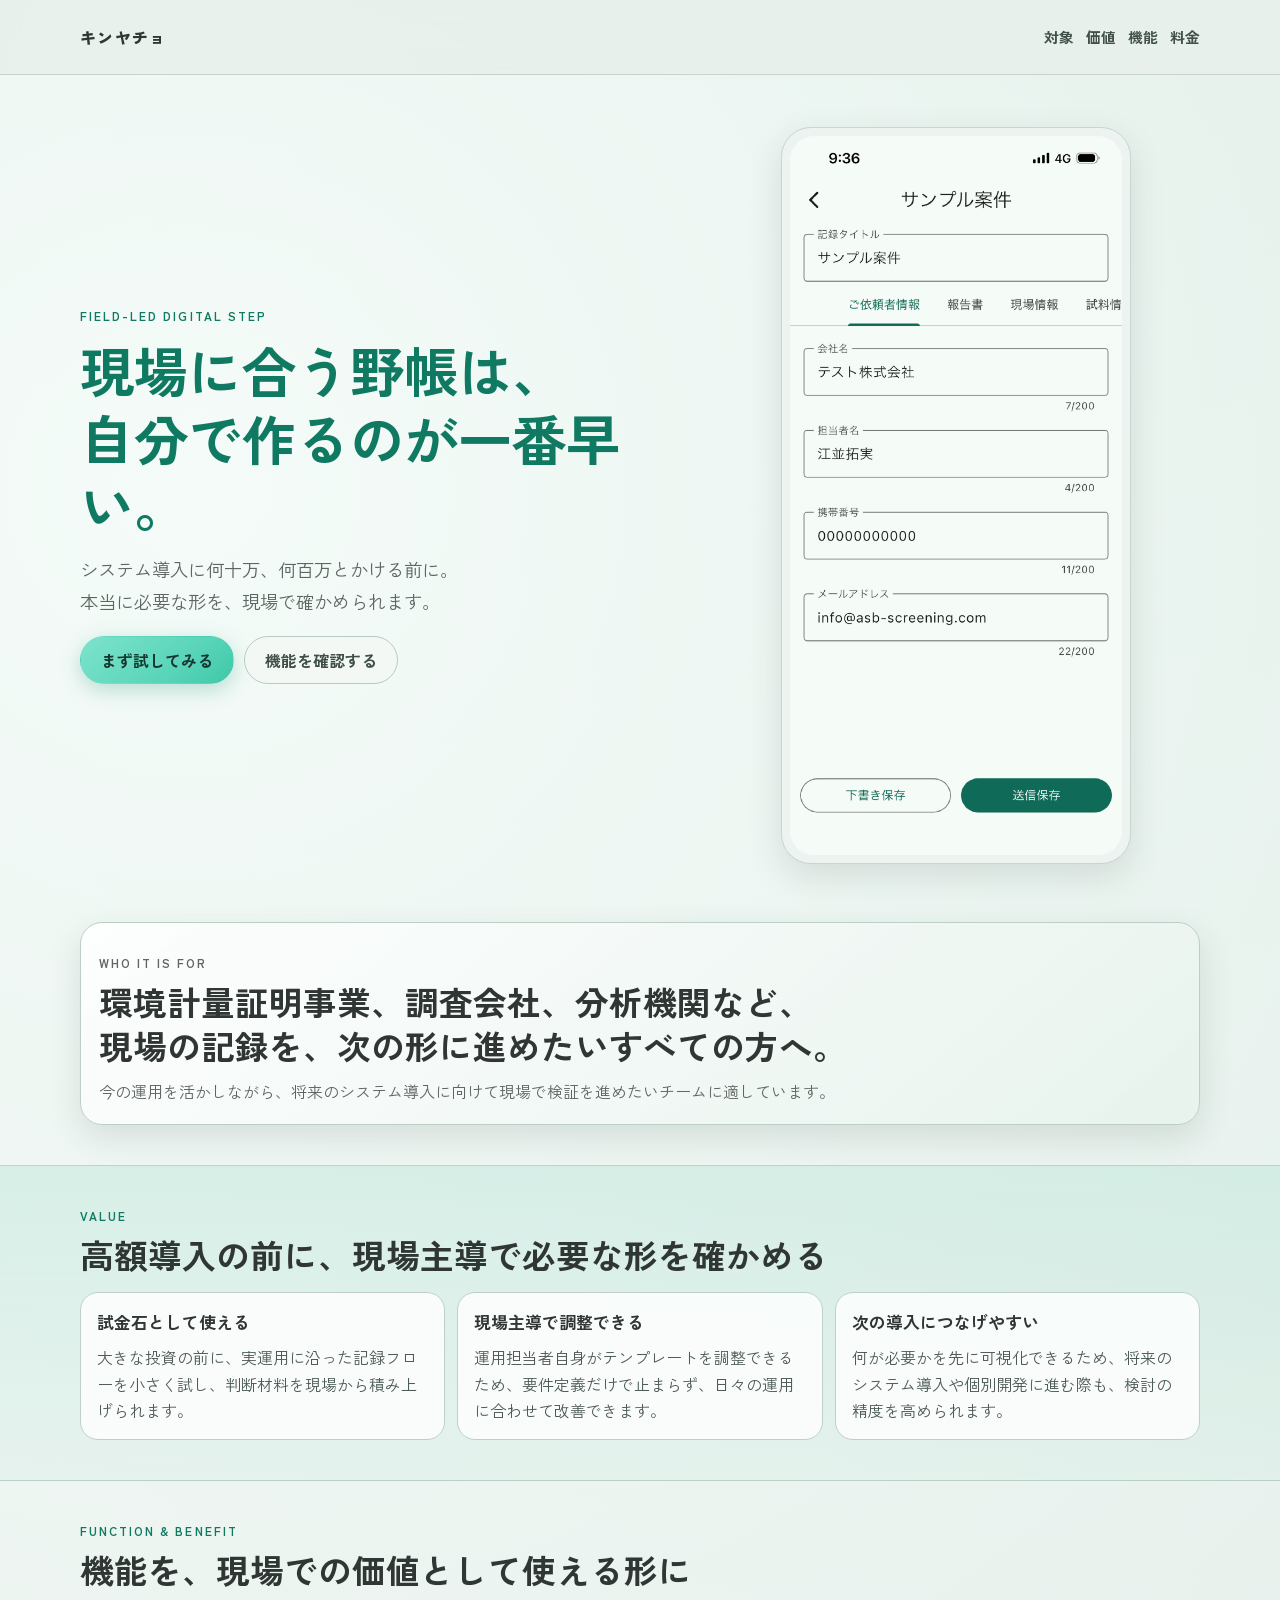
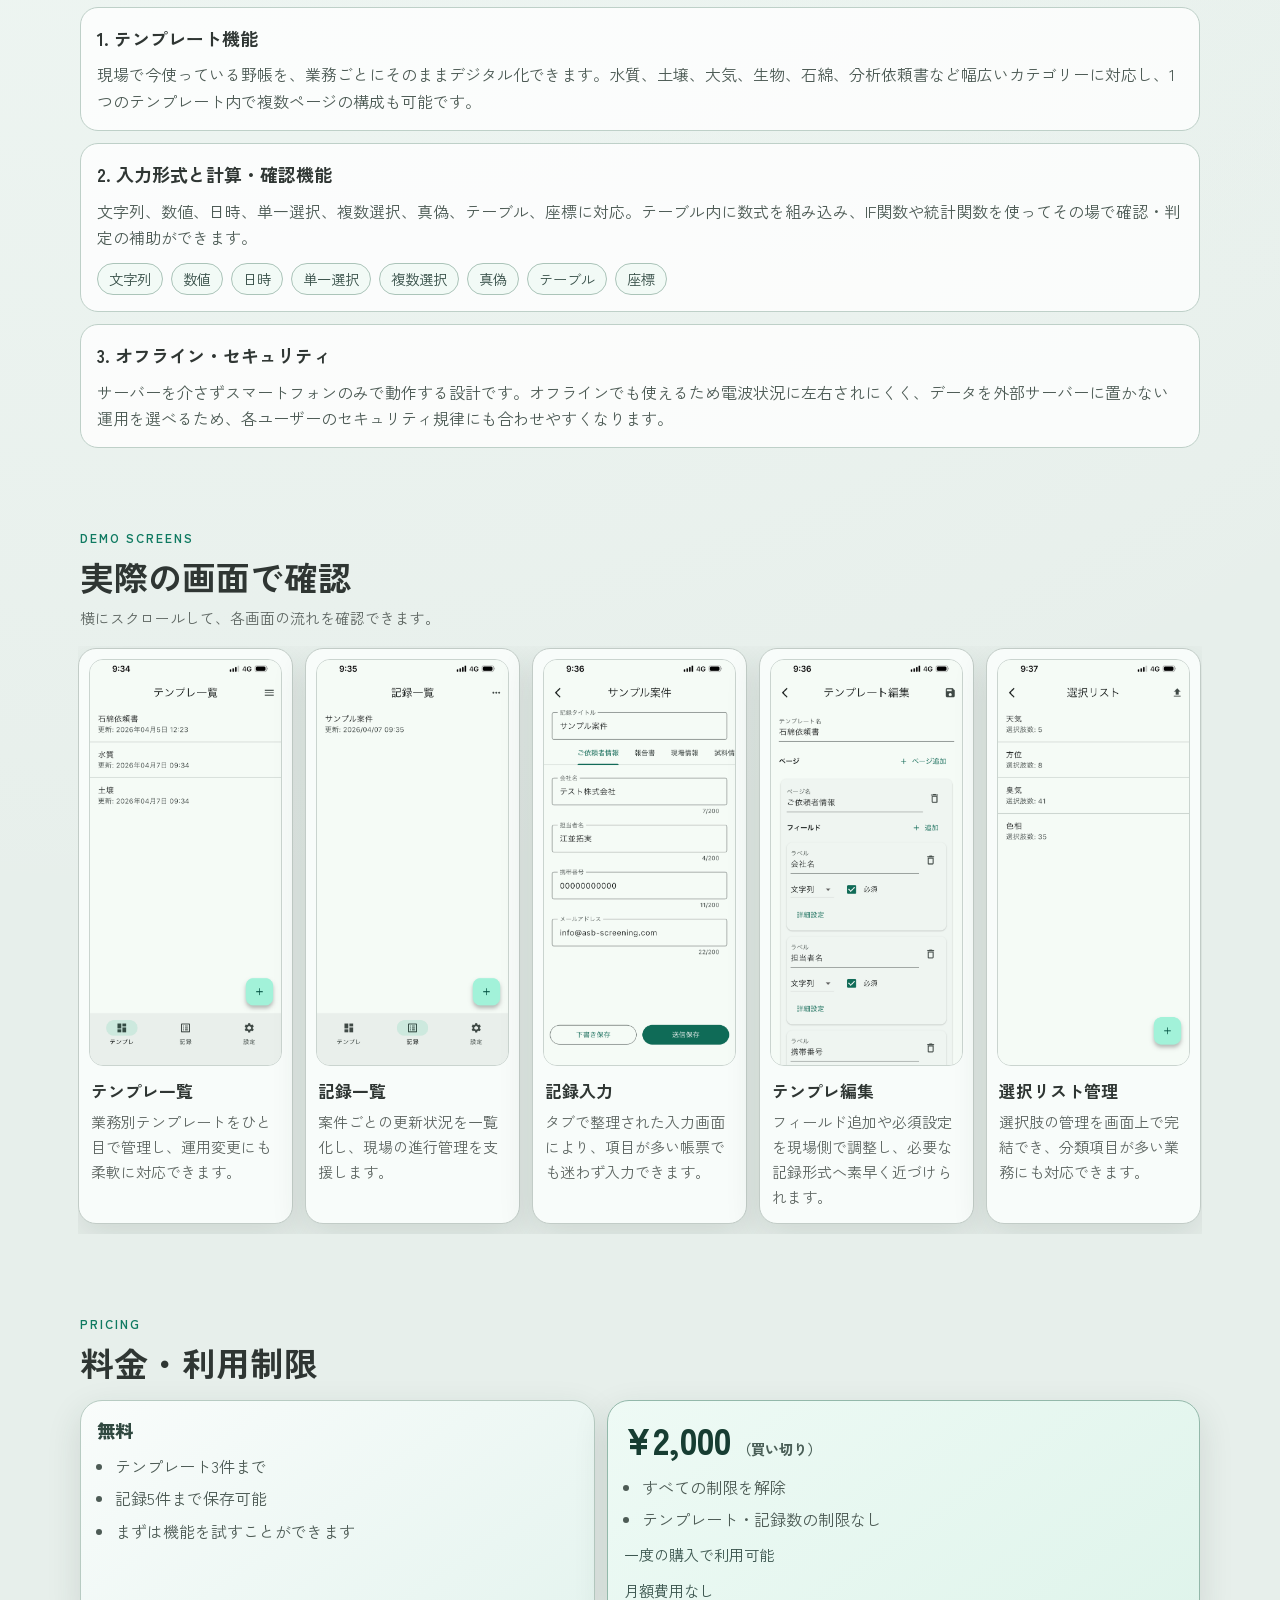
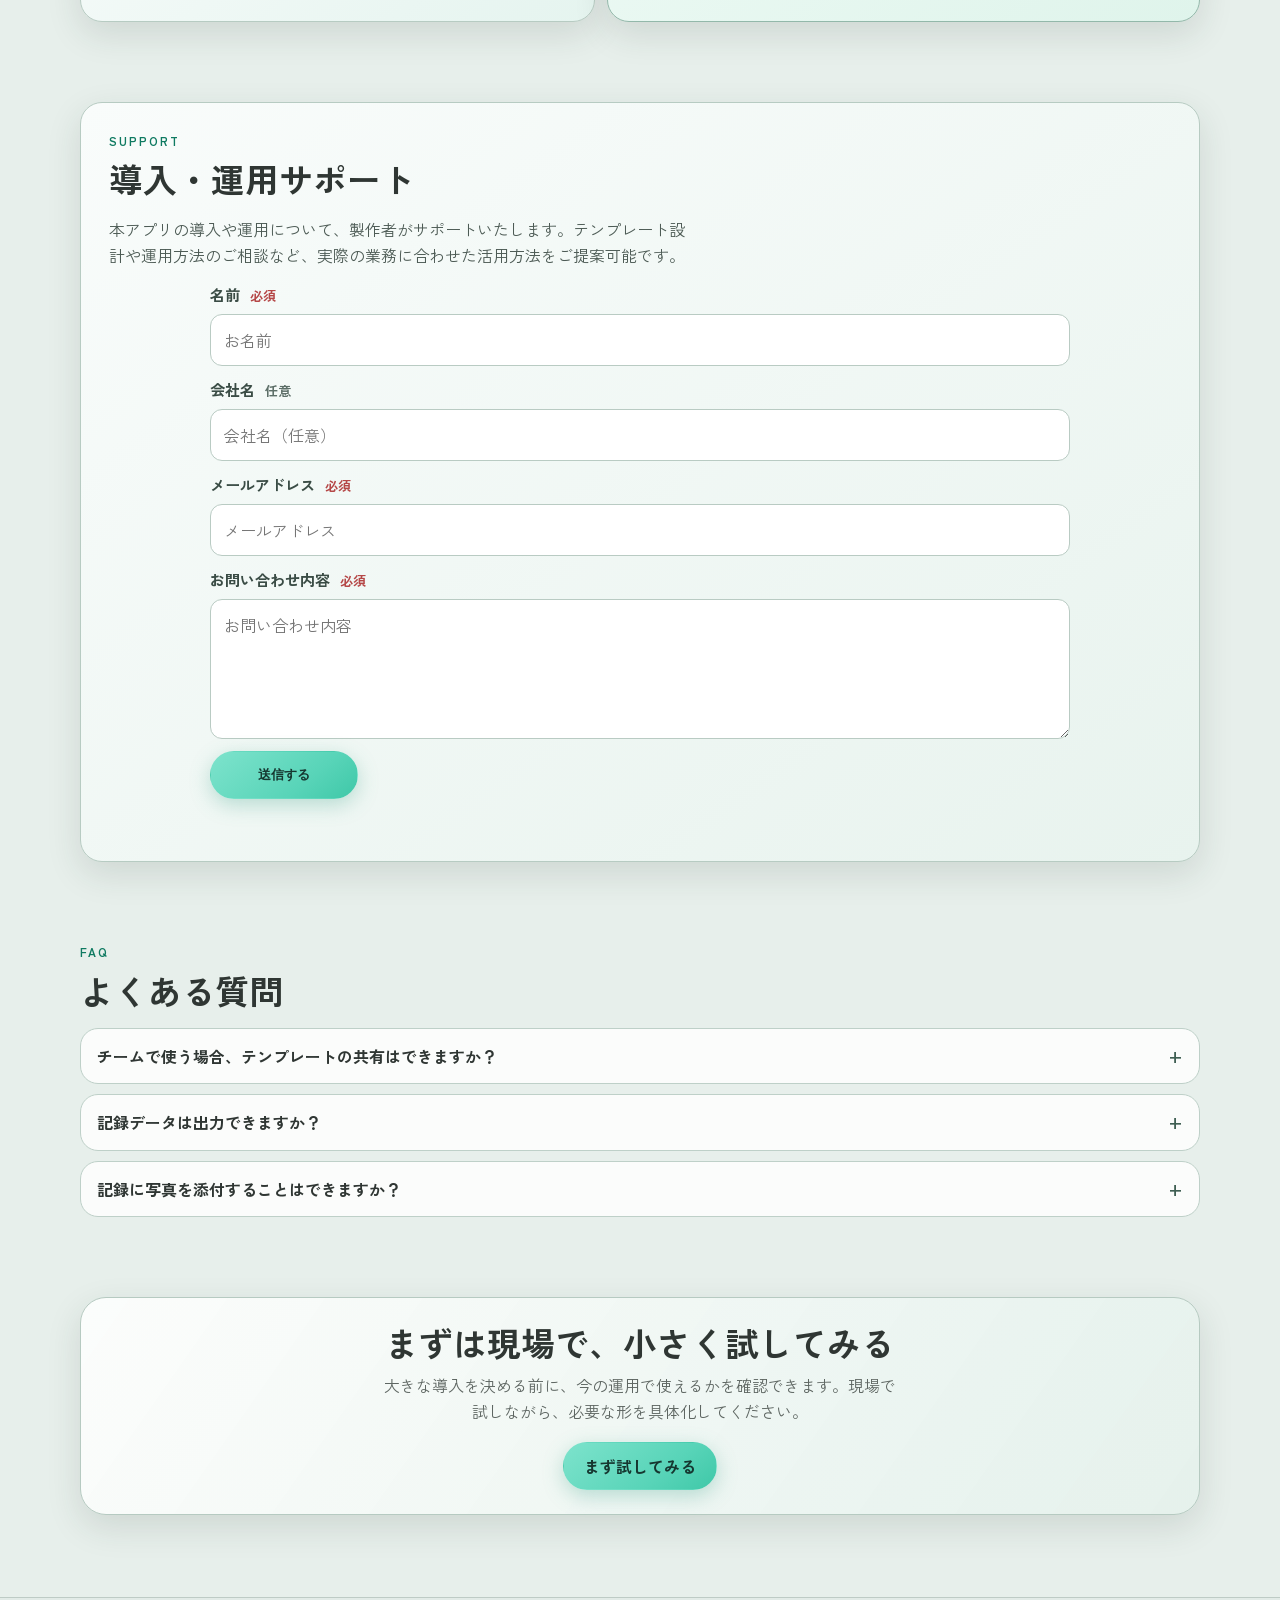
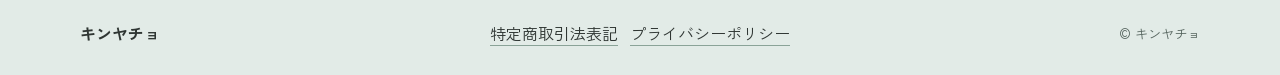
==== index.html @ 75e980a3 "faviconの設定" ====
﻿<!doctype html>
<html lang="ja">
<head>
  <meta charset="utf-8">
  <meta name="viewport" content="width=device-width, initial-scale=1">
  <title>キンヤチョ | 現場主導で始めるデジタル化の第一歩</title>
  <meta name="description" content="高額なシステム導入や個別アプリ開発の前に、現場主導で必要な記録の形を確かめられるオフライン対応アプリ「キンヤチョ」。">
  <meta property="og:type" content="website">
  <meta property="og:site_name" content="キンヤチョ">
  <meta property="og:title" content="キンヤチョ | 現場主導で始めるデジタル化の第一歩">
  <meta property="og:description" content="システム導入前に、現場で本当に必要な記録の形を試せるオフラインアプリ。">
  <meta property="og:url" content="https://lp.asb-screening.com">
  <meta property="og:image" content="https://lp.asb-screening.com/ogp.svg">
  <meta name="twitter:card" content="summary_large_image">
  <meta name="theme-color" content="#e7efeb">
  <link rel="icon" href="/favicon.ico" sizes="any">
  <link rel="icon" type="image/svg+xml" href="/favicon.svg">
  <link rel="icon" type="image/png" sizes="96x96" href="/favicon-96x96.png">
  <link rel="apple-touch-icon" sizes="180x180" href="/apple-touch-icon.png">
  <link rel="manifest" href="/site.webmanifest">
  <link rel="preconnect" href="https://fonts.googleapis.com">
  <link rel="preconnect" href="https://fonts.gstatic.com" crossorigin>
  <link href="https://fonts.googleapis.com/css2?family=M+PLUS+1p:wght@400;500;700;800&family=Zen+Kaku+Gothic+New:wght@400;500;700;900&display=swap" rel="stylesheet">
  <link rel="stylesheet" href="styles.css">
</head>
<body>
  <a class="skip-link" href="#main-content">本文へ移動</a>

  <header class="site-header">
    <div class="container site-header__inner">
      <p class="brand">キンヤチョ</p>
      <nav class="header-nav" aria-label="主要リンク">
        <a href="#target">対象</a>
        <a href="#value">価値</a>
        <a href="#features">機能</a>
        <a href="#pricing">料金</a>
      </nav>
    </div>
  </header>

  <main id="main-content">
    <section class="hero" id="top" aria-labelledby="hero-title">
      <div class="container hero__grid">
        <div>
          <p class="kicker">FIELD-LED DIGITAL STEP</p>
          <h1 id="hero-title">
            <span class="hero-title-line">現場に合う野帳は、</span>
            <span class="hero-title-line">自分で作るのが一番早い。</span>
          </h1>
          <p class="hero__lead">
            <span class="hero-lead-line">システム導入に何十万、何百万とかける前に。</span>
            <span class="hero-lead-line">本当に必要な形を、現場で確かめられます。</span>
          </p>
          <div class="hero__actions">
            <a class="button button--primary" href="#cta">まず試してみる</a>
            <a class="button button--ghost" href="#features">機能を確認する</a>
          </div>
        </div>
        <div class="hero-phone" aria-hidden="true">
          <img src="./assets/screens/IMG_5658.PNG" alt="">
        </div>
      </div>
    </section>

    <section class="section" id="target" aria-labelledby="target-title">
      <div class="container">
        <div class="target-panel">
          <p class="section-kicker">Who It Is For</p>
          <h2 id="target-title">
            <span class="target-title-line">環境計量証明事業、調査会社、分析機関など、</span>
            <span class="target-title-line">現場の記録を、次の形に進めたいすべての方へ。</span>
          </h2>
          <p>今の運用を活かしながら、将来のシステム導入に向けて現場で検証を進めたいチームに適しています。</p>
        </div>
      </div>
    </section>

    <section class="section section--accent" id="value" aria-labelledby="value-title">
      <div class="container">
        <div class="section-head">
          <p class="section-kicker">Value</p>
          <h2 id="value-title">高額導入の前に、現場主導で必要な形を確かめる</h2>
        </div>
        <div class="value-grid">
          <article class="value-card">
            <h3>試金石として使える</h3>
            <p>大きな投資の前に、実運用に沿った記録フローを小さく試し、判断材料を現場から積み上げられます。</p>
          </article>
          <article class="value-card">
            <h3>現場主導で調整できる</h3>
            <p>運用担当者自身がテンプレートを調整できるため、要件定義だけで止まらず、日々の運用に合わせて改善できます。</p>
          </article>
          <article class="value-card">
            <h3>次の導入につなげやすい</h3>
            <p>何が必要かを先に可視化できるため、将来のシステム導入や個別開発に進む際も、検討の精度を高められます。</p>
          </article>
        </div>
      </div>
    </section>

    <section class="section" id="features" aria-labelledby="features-title">
      <div class="container">
        <div class="section-head">
          <p class="section-kicker">Function & Benefit</p>
          <h2 id="features-title">機能を、現場での価値として使える形に</h2>
        </div>

        <div class="feature-stack">
          <article class="feature-card feature-card--detail">
            <h3>1. テンプレート機能</h3>
            <p>現場で今使っている野帳を、業務ごとにそのままデジタル化できます。水質、土壌、大気、生物、石綿、分析依頼書など幅広いカテゴリーに対応し、1つのテンプレート内で複数ページの構成も可能です。</p>
          </article>

          <article class="feature-card feature-card--detail">
            <h3>2. 入力形式と計算・確認機能</h3>
            <p>文字列、数値、日時、単一選択、複数選択、真偽、テーブル、座標に対応。テーブル内に数式を組み込み、IF関数や統計関数を使ってその場で確認・判定の補助ができます。</p>
            <ul class="chip-list" aria-label="対応する入力型">
              <li>文字列</li>
              <li>数値</li>
              <li>日時</li>
              <li>単一選択</li>
              <li>複数選択</li>
              <li>真偽</li>
              <li>テーブル</li>
              <li>座標</li>
            </ul>
          </article>

          <article class="feature-card feature-card--detail">
            <h3>3. オフライン・セキュリティ</h3>
            <p>サーバーを介さずスマートフォンのみで動作する設計です。オフラインでも使えるため電波状況に左右されにくく、データを外部サーバーに置かない運用を選べるため、各ユーザーのセキュリティ規律にも合わせやすくなります。</p>
          </article>
        </div>
      </div>
    </section>

    <section class="section" id="screens" aria-labelledby="screens-title">
      <div class="container">
        <div class="section-head">
          <p class="section-kicker">Demo Screens</p>
          <h2 id="screens-title">実際の画面で確認</h2>
          <p class="screen-note">横にスクロールして、各画面の流れを確認できます。</p>
        </div>
        <div class="screen-grid">
          <article class="screen-card">
            <img src="./assets/screens/IMG_5656.PNG" alt="テンプレ一覧画面">
            <h3>テンプレ一覧</h3>
            <p>業務別テンプレートをひと目で管理し、運用変更にも柔軟に対応できます。</p>
          </article>
          <article class="screen-card">
            <img src="./assets/screens/IMG_5657.PNG" alt="記録一覧画面">
            <h3>記録一覧</h3>
            <p>案件ごとの更新状況を一覧化し、現場の進行管理を支援します。</p>
          </article>
          <article class="screen-card">
            <img src="./assets/screens/IMG_5658.PNG" alt="記録入力画面">
            <h3>記録入力</h3>
            <p>タブで整理された入力画面により、項目が多い帳票でも迷わず入力できます。</p>
          </article>
          <article class="screen-card">
            <img src="./assets/screens/IMG_5659.PNG" alt="テンプレート編集画面">
            <h3>テンプレ編集</h3>
            <p>フィールド追加や必須設定を現場側で調整し、必要な記録形式へ素早く近づけられます。</p>
          </article>
          <article class="screen-card">
            <img src="./assets/screens/IMG_5660.PNG" alt="選択リスト管理画面">
            <h3>選択リスト管理</h3>
            <p>選択肢の管理を画面上で完結でき、分類項目が多い業務にも対応できます。</p>
          </article>
        </div>
      </div>
    </section>

    <section class="section" id="pricing" aria-labelledby="pricing-title">
      <div class="container">
        <div class="section-head">
          <p class="section-kicker">Pricing</p>
          <h2 id="pricing-title">料金・利用制限</h2>
        </div>
        <div class="pricing-grid" role="list" aria-label="プラン比較">
          <article class="price-plan" role="listitem" aria-label="無料プラン">
            <p class="price-plan__label">無料</p>
            <ul class="price-plan__list">
              <li>テンプレート3件まで</li>
              <li>記録5件まで保存可能</li>
              <li>まずは機能を試すことができます</li>
            </ul>
          </article>
          <article class="price-plan price-plan--paid" role="listitem" aria-label="有料プラン">
            <p class="price-plan__label">¥2,000<span>（買い切り）</span></p>
            <ul class="price-plan__list">
              <li>すべての制限を解除</li>
              <li>テンプレート・記録数の制限なし</li>
            </ul>
            <p class="price-plan__note">一度の購入で利用可能</p>
            <p class="price-plan__note">月額費用なし</p>
          </article>
        </div>
      </div>
    </section>

    <section class="section" id="support" aria-labelledby="support-title">
      <div class="container">
        <div class="support-shell">
          <div class="section-head">
            <p class="section-kicker">Support</p>
            <h2 id="support-title">導入・運用サポート</h2>
          </div>
          <p class="support-lead">本アプリの導入や運用について、製作者がサポートいたします。テンプレート設計や運用方法のご相談など、実際の業務に合わせた活用方法をご提案可能です。</p>

          <form id="contact-form" class="support-form" novalidate>
            <label class="form-field">
              <span>名前 <em>必須</em></span>
              <input type="text" name="name" autocomplete="name" required placeholder="お名前">
            </label>

            <label class="form-field">
              <span>会社名 <small>任意</small></span>
              <input type="text" name="company" autocomplete="organization" placeholder="会社名（任意）">
            </label>

            <label class="form-field">
              <span>メールアドレス <em>必須</em></span>
              <input type="email" name="email" autocomplete="email" required placeholder="メールアドレス">
            </label>

            <label class="form-field">
              <span>お問い合わせ内容 <em>必須</em></span>
              <textarea name="message" required placeholder="お問い合わせ内容"></textarea>
            </label>

            <button id="contact-submit" type="submit" class="button button--primary support-submit">
              送信する
            </button>
            <p id="contact-status" class="support-status" role="status" aria-live="polite"></p>
          </form>
        </div>
      </div>
    </section>

    <section class="section" id="faq" aria-labelledby="faq-title">
      <div class="container">
        <div class="section-head">
          <p class="section-kicker">FAQ</p>
          <h2 id="faq-title">よくある質問</h2>
        </div>
        <div class="faq-list">
          <details class="faq-item">
            <summary>チームで使う場合、テンプレートの共有はできますか？</summary>
            <p>テンプレートはJSON形式で出力・入力できます。作成したテンプレートを他のユーザーに共有し、インポートすることで同じ設定を再現できます。チーム内で標準フォーマットとして展開することも可能です。</p>
          </details>
          <details class="faq-item">
            <summary>記録データは出力できますか？</summary>
            <p>JSON、CSV、PDF形式で出力できます。JSONやCSVとしてデータを取得すれば、用途に応じて加工し、任意の書式に対応できます。PDFでは簡易的な帳票として出力できるため、紙での提出が必要な場面にも使えます。</p>
          </details>
          <details class="faq-item">
            <summary>記録に写真を添付することはできますか？</summary>
            <p>各記録に写真を添付したり、その場で撮影したりできます。写真はZipファイルとしてまとめて出力できるため、現場での整理もスムーズに行えます。</p>
          </details>
        </div>
      </div>
    </section>

    <section class="section" id="cta" aria-labelledby="cta-title">
      <div class="container cta">
        <h2 id="cta-title">まずは現場で、小さく試してみる</h2>
        <p>大きな導入を決める前に、今の運用で使えるかを確認できます。現場で試しながら、必要な形を具体化してください。</p>
        <a class="button button--primary" href="https://lp.asb-screening.com">まず試してみる</a>
      </div>
    </section>
  </main>

  <dialog class="lightbox" id="screen-lightbox" aria-label="デモ画像の拡大表示">
    <form method="dialog" class="lightbox__close-wrap">
      <button class="lightbox__close" aria-label="拡大画像を閉じる">閉じる</button>
    </form>
    <figure class="lightbox__figure">
      <img id="lightbox-image" src="" alt="">
      <figcaption id="lightbox-caption"></figcaption>
    </figure>
  </dialog>

  <footer class="footer">
    <div class="container footer__inner">
      <p class="footer__brand">キンヤチョ</p>
      <nav aria-label="フッターリンク">
        <ul class="footer__links">
          <li><a href="./tokutei.html" rel="noopener noreferrer">特定商取引法表記</a></li>
          <li><a href="./privacy.html" rel="noopener noreferrer">プライバシーポリシー</a></li>
        </ul>
      </nav>
      <small>&copy; キンヤチョ</small>
    </div>
  </footer>

  <script>
    (() => {
      const dialog = document.getElementById("screen-lightbox");
      const dialogImage = document.getElementById("lightbox-image");
      const dialogCaption = document.getElementById("lightbox-caption");
      const images = document.querySelectorAll(".screen-card img");

      if (!dialog || !dialogImage || !dialogCaption || images.length === 0) return;

      const openLightbox = (img) => {
        const card = img.closest(".screen-card");
        const title = card ? card.querySelector("h3") : null;
        dialogImage.src = img.currentSrc || img.src;
        dialogImage.alt = img.alt || "";
        dialogCaption.textContent = title ? title.textContent : "";
        dialog.showModal();
      };

      images.forEach((img) => {
        img.setAttribute("role", "button");
        img.setAttribute("tabindex", "0");
        img.setAttribute("aria-label", `${img.alt || "デモ画像"} を拡大表示`);
        img.addEventListener("click", () => openLightbox(img));
        img.addEventListener("keydown", (event) => {
          if (event.key === "Enter" || event.key === " ") {
            event.preventDefault();
            openLightbox(img);
          }
        });
      });

      dialog.addEventListener("click", (event) => {
        if (event.target === dialog) dialog.close();
      });
    })();
  </script>
  <script>
    (() => {
      const form = document.getElementById("contact-form");
      const status = document.getElementById("contact-status");
      const submit = document.getElementById("contact-submit");

      if (!form || !status || !submit) return;

      form.addEventListener("submit", async (event) => {
        event.preventDefault();

        if (!form.reportValidity()) return;

        submit.disabled = true;
        status.textContent = "送信中です。しばらくお待ちください。";
        status.dataset.state = "loading";

        const payload = {
          name: form.name.value.trim(),
          company: form.company.value.trim(),
          email: form.email.value.trim(),
          message: form.message.value.trim()
        };

        try {
          const response = await fetch("/api/contact", {
            method: "POST",
            headers: { "Content-Type": "application/json" },
            body: JSON.stringify(payload)
          });

          if (!response.ok) {
            throw new Error("送信に失敗しました");
          }

          form.reset();
          status.textContent = "お問い合わせを送信しました。担当者よりご連絡します。";
          status.dataset.state = "success";
        } catch (error) {
          status.textContent = "送信に失敗しました。時間をおいて再度お試しください。";
          status.dataset.state = "error";
        } finally {
          submit.disabled = false;
        }
      });
    })();
  </script>
</body>
</html>
---- styles.css ----
:root {
  --bg: #e7efeb;
  --bg-strong: #d9e5df;
  --surface: #f8fcfa;
  --surface-strong: #ffffff;
  --text: #2f3633;
  --muted: #5e6662;
  --line: #c2ccc7;
  --mint: #7de3cc;
  --mint-strong: #19a785;
  --mint-deep: #0f7a61;
  --radius: 18px;
  --shadow: 0 12px 34px rgba(40, 53, 48, 0.13);
}

* {
  box-sizing: border-box;
}

body {
  margin: 0;
  font-family: "Zen Kaku Gothic New", "M PLUS 1p", "Yu Gothic", sans-serif;
  color: var(--text);
  line-height: 1.65;
  background:
    radial-gradient(circle at 15% 10%, #f4fbf8 0%, transparent 45%),
    radial-gradient(circle at 85% 0%, #dcebe4 0%, transparent 38%),
    var(--bg);
}

img {
  display: block;
  width: 100%;
  height: auto;
}

a {
  color: inherit;
}

.skip-link {
  position: absolute;
  left: 10px;
  top: -44px;
  background: var(--surface-strong);
  border: 1px solid var(--line);
  border-radius: 10px;
  padding: 8px 12px;
  z-index: 999;
}

.skip-link:focus {
  top: 10px;
}

.container {
  width: min(1120px, calc(100% - 28px));
  margin-inline: auto;
}

.site-header {
  position: sticky;
  top: 0;
  z-index: 20;
  backdrop-filter: blur(8px);
  background: rgba(231, 239, 235, 0.88);
  border-bottom: 1px solid rgba(194, 204, 199, 0.8);
}

.site-header__inner {
  min-height: 68px;
  display: flex;
  justify-content: space-between;
  align-items: center;
  gap: 14px;
}

.brand {
  margin: 0;
  font-weight: 800;
  letter-spacing: 0.08em;
}

.header-nav {
  display: flex;
  gap: 12px;
}

.header-nav a {
  text-decoration: none;
  color: #41504a;
  font-weight: 600;
  font-size: 0.93rem;
}

.hero {
  padding: 34px 0 18px;
}

.hero__grid {
  display: grid;
  gap: 20px;
  align-items: center;
}

.kicker,
.section-kicker {
  margin: 0;
  font-size: 0.75rem;
  letter-spacing: 0.17em;
  text-transform: uppercase;
  color: var(--mint-deep);
  font-weight: 700;
}

.hero h1 {
  margin: 10px 0 0;
  font-size: clamp(1.9rem, 1.35rem + 2.3vw, 3.55rem);
  line-height: 1.28;
  letter-spacing: 0.01em;
  max-width: 24ch;
}

.hero h1 span {
  display: inline-block;
  color: var(--mint-deep);
}

.hero__lead {
  margin: 14px 0 0;
  color: var(--muted);
  max-width: 34ch;
  font-size: clamp(0.97rem, 0.9rem + 0.32vw, 1.13rem);
  line-height: 1.75;
}

.hero-title-line,
.hero-lead-line {
  display: block;
}

.hero__actions {
  display: flex;
  flex-wrap: wrap;
  gap: 10px;
  margin-top: 18px;
}

.button {
  display: inline-flex;
  align-items: center;
  justify-content: center;
  min-height: 48px;
  border-radius: 999px;
  text-decoration: none;
  font-weight: 700;
  padding: 0 20px;
  border: 1px solid transparent;
}

.button--primary {
  background: linear-gradient(140deg, var(--mint) 0%, #58d4b8 65%, #3fc8a8 100%);
  color: #163730;
  box-shadow: 0 6px 20px rgba(76, 170, 145, 0.35);
}

.button--primary:hover,
.button--primary:focus-visible {
  filter: brightness(0.96);
}

.button--ghost {
  background: #f3f8f5;
  border-color: #b9cbc3;
  color: #3f4e48;
}

.hero-phone {
  justify-self: center;
  width: min(350px, 88vw);
  border-radius: 30px;
  border: 1px solid #cad5d0;
  background: #edf3f0;
  box-shadow: var(--shadow);
  padding: 8px;
}

.hero-phone img {
  border-radius: 24px;
}

.section {
  padding: 40px 0;
}

.section-head {
  margin-bottom: 16px;
}

.section h2 {
  margin: 8px 0 0;
  font-size: clamp(1.5rem, 1.3rem + 1vw, 2.4rem);
  line-height: 1.24;
}

.target-panel {
  background: linear-gradient(140deg, rgba(255, 255, 255, 0.88), rgba(232, 243, 237, 0.9));
  border: 1px solid #bccfc6;
  border-radius: calc(var(--radius) + 4px);
  padding: 20px 18px;
  box-shadow: var(--shadow);
}

.target-panel h2 {
  max-width: 34ch;
  line-height: 1.3;
}

.target-title-line {
  display: block;
}

.target-panel p {
  margin: 10px 0 0;
  color: var(--muted);
}

.value-grid {
  display: grid;
  gap: 12px;
}

.value-card {
  background: rgba(255, 255, 255, 0.82);
  border: 1px solid #bed0c8;
  border-radius: var(--radius);
  padding: 16px;
}

.value-card h3 {
  margin: 0;
  font-size: 1.05rem;
}

.value-card p {
  margin: 8px 0 0;
  color: #4d5b55;
}

.screen-grid {
  display: flex;
  gap: 12px;
  overflow-x: auto;
  overscroll-behavior-x: contain;
  scroll-snap-type: x mandatory;
  padding: 2px 2px 10px;
  margin-inline: -2px;
  -webkit-overflow-scrolling: touch;
}

.screen-grid::-webkit-scrollbar {
  height: 8px;
}

.screen-grid::-webkit-scrollbar-thumb {
  background: #b9cbc3;
  border-radius: 999px;
}

.screen-note {
  margin: 8px 0 0;
  color: var(--muted);
  font-size: 0.92rem;
}

.screen-card {
  background: var(--surface);
  border: 1px solid var(--line);
  border-radius: var(--radius);
  padding: 10px 10px 14px;
  box-shadow: var(--shadow);
  flex: 0 0 clamp(180px, 30vw, 215px);
  scroll-snap-align: start;
}

.screen-card img {
  border-radius: 14px;
  border: 1px solid #cad4cf;
  background: #ecf2ee;
  aspect-ratio: 9 / 19;
  object-fit: cover;
  cursor: zoom-in;
  transition: transform 0.22s ease, box-shadow 0.22s ease;
}

.screen-card img:hover,
.screen-card img:focus-visible {
  transform: translateY(-2px) scale(1.015);
  box-shadow: 0 8px 18px rgba(35, 66, 55, 0.22);
  outline: none;
}

.screen-card h3 {
  margin: 12px 2px 4px;
  font-size: 1.05rem;
}

.screen-card p {
  margin: 0 2px;
  color: var(--muted);
  font-size: 0.94rem;
}

.faq-list {
  display: grid;
  gap: 10px;
}

.faq-item {
  background: rgba(255, 255, 255, 0.82);
  border: 1px solid #bed0c8;
  border-radius: var(--radius);
  padding: 14px 16px;
}

.faq-item summary {
  cursor: pointer;
  font-weight: 700;
  list-style: none;
  position: relative;
  padding-right: 22px;
}

.faq-item summary::-webkit-details-marker {
  display: none;
}

.faq-item summary::after {
  content: "+";
  position: absolute;
  right: 0;
  top: 0;
  color: #3f5f53;
}

.faq-item[open] summary::after {
  content: "−";
}

.faq-item p {
  margin: 8px 0 0;
  color: #4d5b55;
  line-height: 1.75;
}

.section--accent {
  background:
    linear-gradient(180deg, rgba(140, 214, 194, 0.24), rgba(140, 214, 194, 0.08));
  border-top: 1px solid rgba(172, 198, 188, 0.7);
  border-bottom: 1px solid rgba(172, 198, 188, 0.7);
}

.feature-grid {
  display: grid;
  gap: 12px;
}

.feature-stack {
  display: grid;
  gap: 12px;
}

.feature-card {
  background: rgba(255, 255, 255, 0.8);
  border: 1px solid #bed0c8;
  border-radius: var(--radius);
  padding: 16px;
}

.feature-card h3 {
  margin: 0;
  font-size: 1.05rem;
}

.feature-card p {
  margin: 8px 0 0;
  color: #4d5b55;
}

.feature-card--detail h3 {
  font-size: 1.12rem;
}

.chip-list {
  list-style: none;
  margin: 12px 0 0;
  padding: 0;
  display: flex;
  flex-wrap: wrap;
  gap: 8px;
}

.chip-list li {
  font-size: 0.9rem;
  line-height: 1;
  padding: 8px 11px;
  border-radius: 999px;
  border: 1px solid #abc4b9;
  background: #f2faf6;
  color: #39514a;
}

.price-shell {
  background: linear-gradient(145deg, #f9fcfb 0%, #e5f4ef 100%);
  border: 1px solid #b7cbc2;
  border-radius: calc(var(--radius) + 4px);
  padding: 22px 20px;
  box-shadow: var(--shadow);
}

.price-shell h2 {
  margin-top: 6px;
}

.price-shell p {
  margin: 10px 0 0;
  color: #4f5e58;
}

.pricing-grid {
  display: grid;
  gap: 12px;
}

.price-plan {
  background: linear-gradient(145deg, #f9fcfb 0%, #e5f4ef 100%);
  border: 1px solid #b7cbc2;
  border-radius: calc(var(--radius) + 4px);
  padding: 18px 16px;
  box-shadow: var(--shadow);
}

.price-plan__label {
  margin: 0;
  font-size: 1.15rem;
  font-weight: 800;
  color: #304840;
  line-height: 1.2;
}

.price-plan__label span {
  font-size: 0.9rem;
  font-weight: 600;
  color: #4a5f57;
  margin-left: 6px;
}

.price-plan__list {
  margin: 12px 0 0;
  padding-left: 1.1rem;
  color: #4d5b55;
}

.price-plan__list li + li {
  margin-top: 6px;
}

.price-plan--paid {
  background: linear-gradient(145deg, #eefaf5 0%, #dff4eb 100%);
  border-color: #93b8aa;
}

.price-plan--paid .price-plan__label {
  font-size: clamp(1.65rem, 1.35rem + 1.1vw, 2.35rem);
  color: #173d32;
}

.price-plan__note {
  margin: 10px 0 0;
  color: #3d5750;
  font-size: 0.95rem;
}

.support-shell {
  background: linear-gradient(145deg, #f9fcfb 0%, #e8f3ee 100%);
  border: 1px solid #b7cbc2;
  border-radius: calc(var(--radius) + 4px);
  padding: 20px 16px;
  box-shadow: var(--shadow);
}

.support-lead {
  margin: 0 0 14px;
  color: #4d5b55;
  max-width: 62ch;
}

.support-form {
  width: min(100%, 780px);
  display: grid;
  gap: 12px;
  margin-inline: auto;
}

.form-field {
  display: grid;
  gap: 6px;
}

.form-field span {
  font-size: 0.94rem;
  font-weight: 700;
  color: #3a4c45;
}

.form-field em {
  font-style: normal;
  color: #b54747;
  font-size: 0.82rem;
  margin-left: 6px;
}

.form-field small {
  color: #5d6f68;
  font-size: 0.82rem;
  margin-left: 6px;
}

.form-field input,
.form-field textarea {
  width: 100%;
  border: 1px solid #b9cbc3;
  background: #ffffff;
  color: #2f3633;
  border-radius: 12px;
  padding: 12px 13px;
  font: inherit;
}

.form-field textarea {
  min-height: 140px;
  resize: vertical;
}

.form-field input:focus,
.form-field textarea:focus {
  outline: 2px solid rgba(25, 167, 133, 0.2);
  border-color: #19a785;
}

.support-submit {
  width: fit-content;
  min-width: 148px;
}

.support-submit:disabled {
  opacity: 0.66;
  cursor: wait;
}

.support-status {
  margin: 0;
  min-height: 1.5em;
  font-size: 0.92rem;
  color: #4e5f58;
}

.support-status[data-state="success"] {
  color: #1d6a54;
}

.support-status[data-state="error"] {
  color: #b54747;
}

.cta {
  border-radius: calc(var(--radius) + 8px);
  border: 1px solid #b6cac1;
  background:
    linear-gradient(125deg, rgba(255, 255, 255, 0.85), rgba(229, 242, 236, 0.9));
  padding: 24px 18px;
  text-align: center;
  box-shadow: var(--shadow);
}

.cta h2 {
  margin: 0;
}

.cta p {
  color: var(--muted);
  margin: 8px auto 18px;
  max-width: 64ch;
}

.footer {
  margin-top: 42px;
  border-top: 1px solid #becbc5;
  background: #e2ebe7;
  padding: 22px 0 28px;
}

.footer__inner {
  display: grid;
  gap: 10px;
}

.footer__brand {
  margin: 0;
  font-weight: 700;
}

.footer__links {
  list-style: none;
  margin: 0;
  padding: 0;
  display: flex;
  flex-wrap: wrap;
  gap: 12px;
}

.footer__links a {
  text-decoration: none;
  border-bottom: 1px solid #8aa398;
}

.footer small {
  color: #53625c;
}

.lightbox {
  width: min(92vw, 820px);
  border: 0;
  border-radius: 18px;
  padding: 14px 14px 18px;
  background: rgba(239, 246, 242, 0.98);
  box-shadow: 0 26px 58px rgba(16, 28, 23, 0.45);
  opacity: 0;
  transform: translateY(14px) scale(0.97);
  transition: opacity 0.24s ease, transform 0.24s ease;
}

.lightbox[open] {
  opacity: 1;
  transform: translateY(0) scale(1);
}

.lightbox::backdrop {
  background: rgba(16, 25, 21, 0.55);
  backdrop-filter: blur(3px);
}

.lightbox__close-wrap {
  display: flex;
  justify-content: flex-end;
  margin: 0 0 6px;
}

.lightbox__close {
  border: 1px solid #9fb8ad;
  border-radius: 999px;
  background: #f7fbf9;
  color: #2f4c41;
  font: inherit;
  font-size: 0.88rem;
  padding: 6px 12px;
  cursor: pointer;
}

.lightbox__figure {
  margin: 0;
}

.lightbox__figure img {
  width: min(100%, 760px);
  max-height: 78vh;
  margin-inline: auto;
  border-radius: 14px;
  border: 1px solid #bfd0c8;
  object-fit: contain;
  background: #eaf1ed;
}

.lightbox__figure figcaption {
  margin-top: 10px;
  text-align: center;
  color: #3b4e46;
  font-size: 0.95rem;
}

@media (min-width: 820px) {
  .site-header__inner {
    min-height: 74px;
  }

  .hero {
    padding-top: 52px;
  }

  .hero__grid {
    grid-template-columns: 1.1fr 0.9fr;
    gap: 34px;
  }

  .hero h1 {
    font-size: clamp(2.25rem, 1.6rem + 2.25vw, 4.1rem);
    line-height: 1.24;
    letter-spacing: 0;
    max-width: 22ch;
  }

  .hero__lead {
    font-size: clamp(1rem, 0.88rem + 0.5vw, 1.15rem);
    line-height: 1.78;
    max-width: 46ch;
  }

  .hero-lead-line {
    white-space: nowrap;
  }

  .feature-grid {
    grid-template-columns: repeat(3, minmax(0, 1fr));
  }

  .value-grid {
    grid-template-columns: repeat(3, minmax(0, 1fr));
  }

  .pricing-grid {
    grid-template-columns: 1fr 1.15fr;
    align-items: stretch;
  }

  .support-shell {
    padding: 28px 28px;
  }

  .support-lead {
    max-width: 72ch;
  }

  .support-form {
    width: min(100%, 860px);
    margin-top: 8px;
  }

  .target-title-line {
    white-space: nowrap;
  }

  .footer__inner {
    grid-template-columns: auto 1fr auto;
    align-items: center;
  }

  .footer__links {
    justify-content: center;
  }
}

.legal-main {
  padding: 28px 0 64px;
}

.legal-shell {
  max-width: 840px;
  margin: 0 auto;
}

.legal-header {
  padding: 26px 20px;
  margin-bottom: 14px;
  border-radius: 16px;
  border: 1px solid #bfd0c8;
  background: #f9fcfb;
}

.legal-header h1 {
  margin: 0;
  font-size: clamp(1.5rem, 1.2rem + 1.3vw, 2.1rem);
}

.legal-header p {
  margin: 10px 0 0;
  color: var(--muted);
}

.legal-body {
  padding: 22px 20px;
  border-radius: 16px;
  border: 1px solid #bfd0c8;
  background: #f9fcfb;
}

.legal-body section + section {
  margin-top: 18px;
}

.legal-body h2 {
  margin: 0 0 8px;
  font-size: clamp(1.15rem, 1.05rem + 0.5vw, 1.4rem);
}

.legal-body p,
.legal-body li {
  margin: 0;
  color: var(--muted);
}

.legal-body ul {
  margin: 0;
  padding-left: 1.15rem;
}

.legal-body li + li,
.legal-body p + p,
.legal-body p + ul,
.legal-body ul + p {
  margin-top: 8px;
}

.legal-kv {
  display: grid;
  gap: 10px;
}

.legal-kv dt {
  font-weight: 700;
}

.legal-kv dd {
  margin: 4px 0 0;
  color: var(--muted);
}

.back-link {
  display: inline-block;
  margin-top: 18px;
  text-decoration: none;
  border-bottom: 1px solid #94b6a4;
}

@media (min-width: 760px) {
  .legal-main {
    padding-top: 40px;
  }

  .legal-header,
  .legal-body {
    padding: 30px;
  }

  .legal-kv {
    grid-template-columns: repeat(2, minmax(0, 1fr));
    column-gap: 20px;
    row-gap: 16px;
  }
}
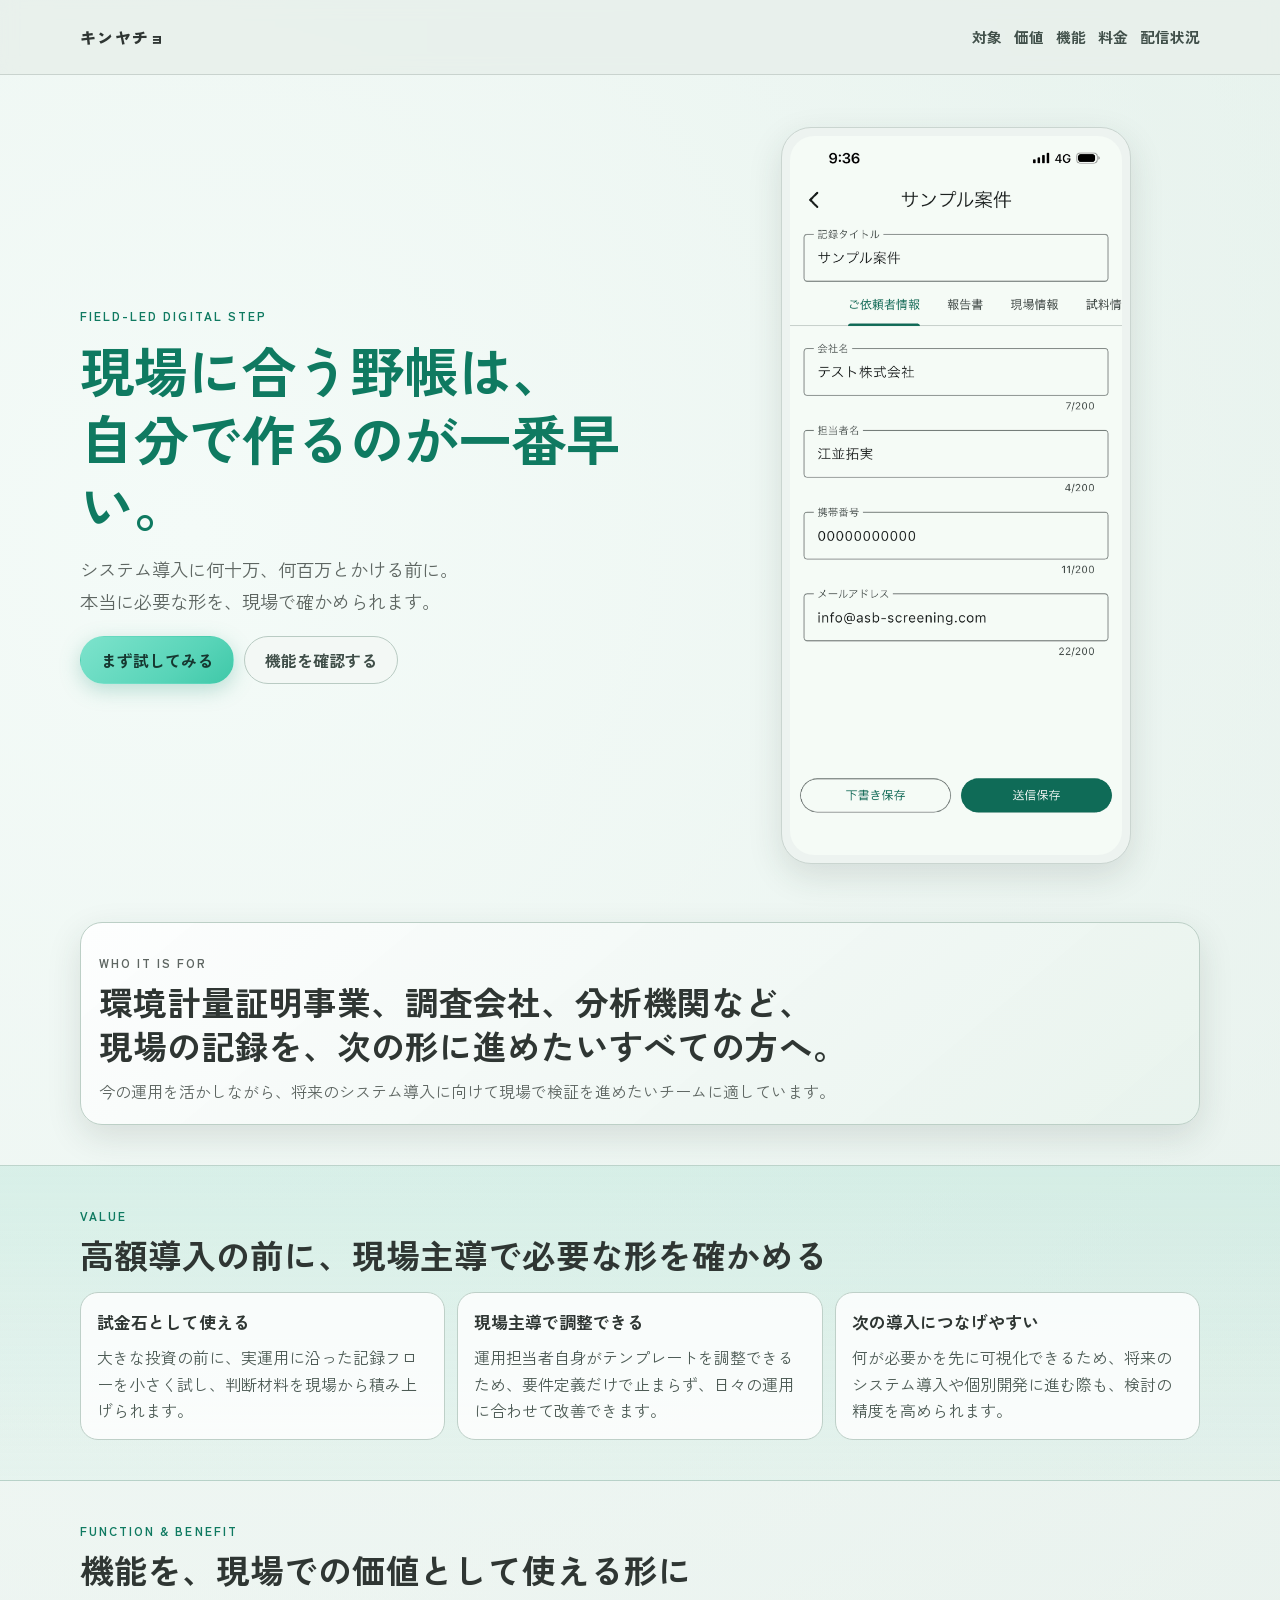
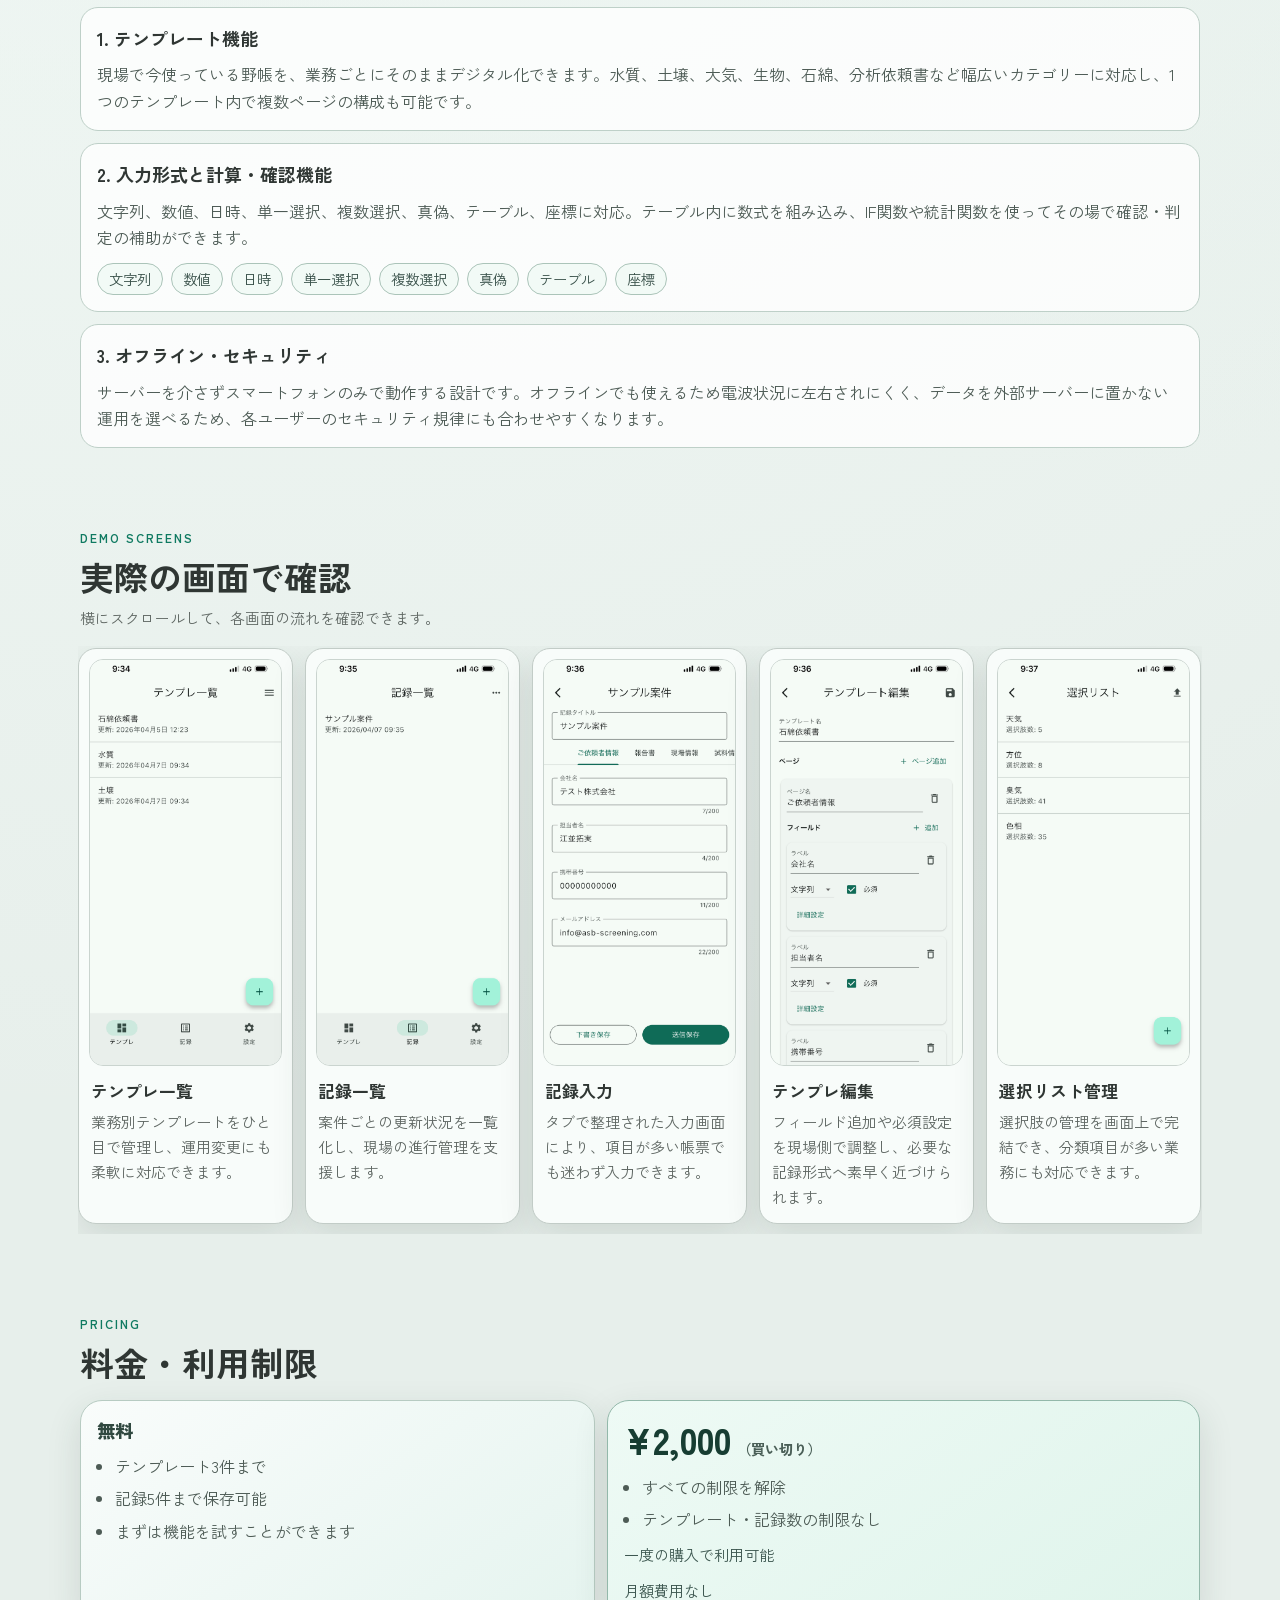
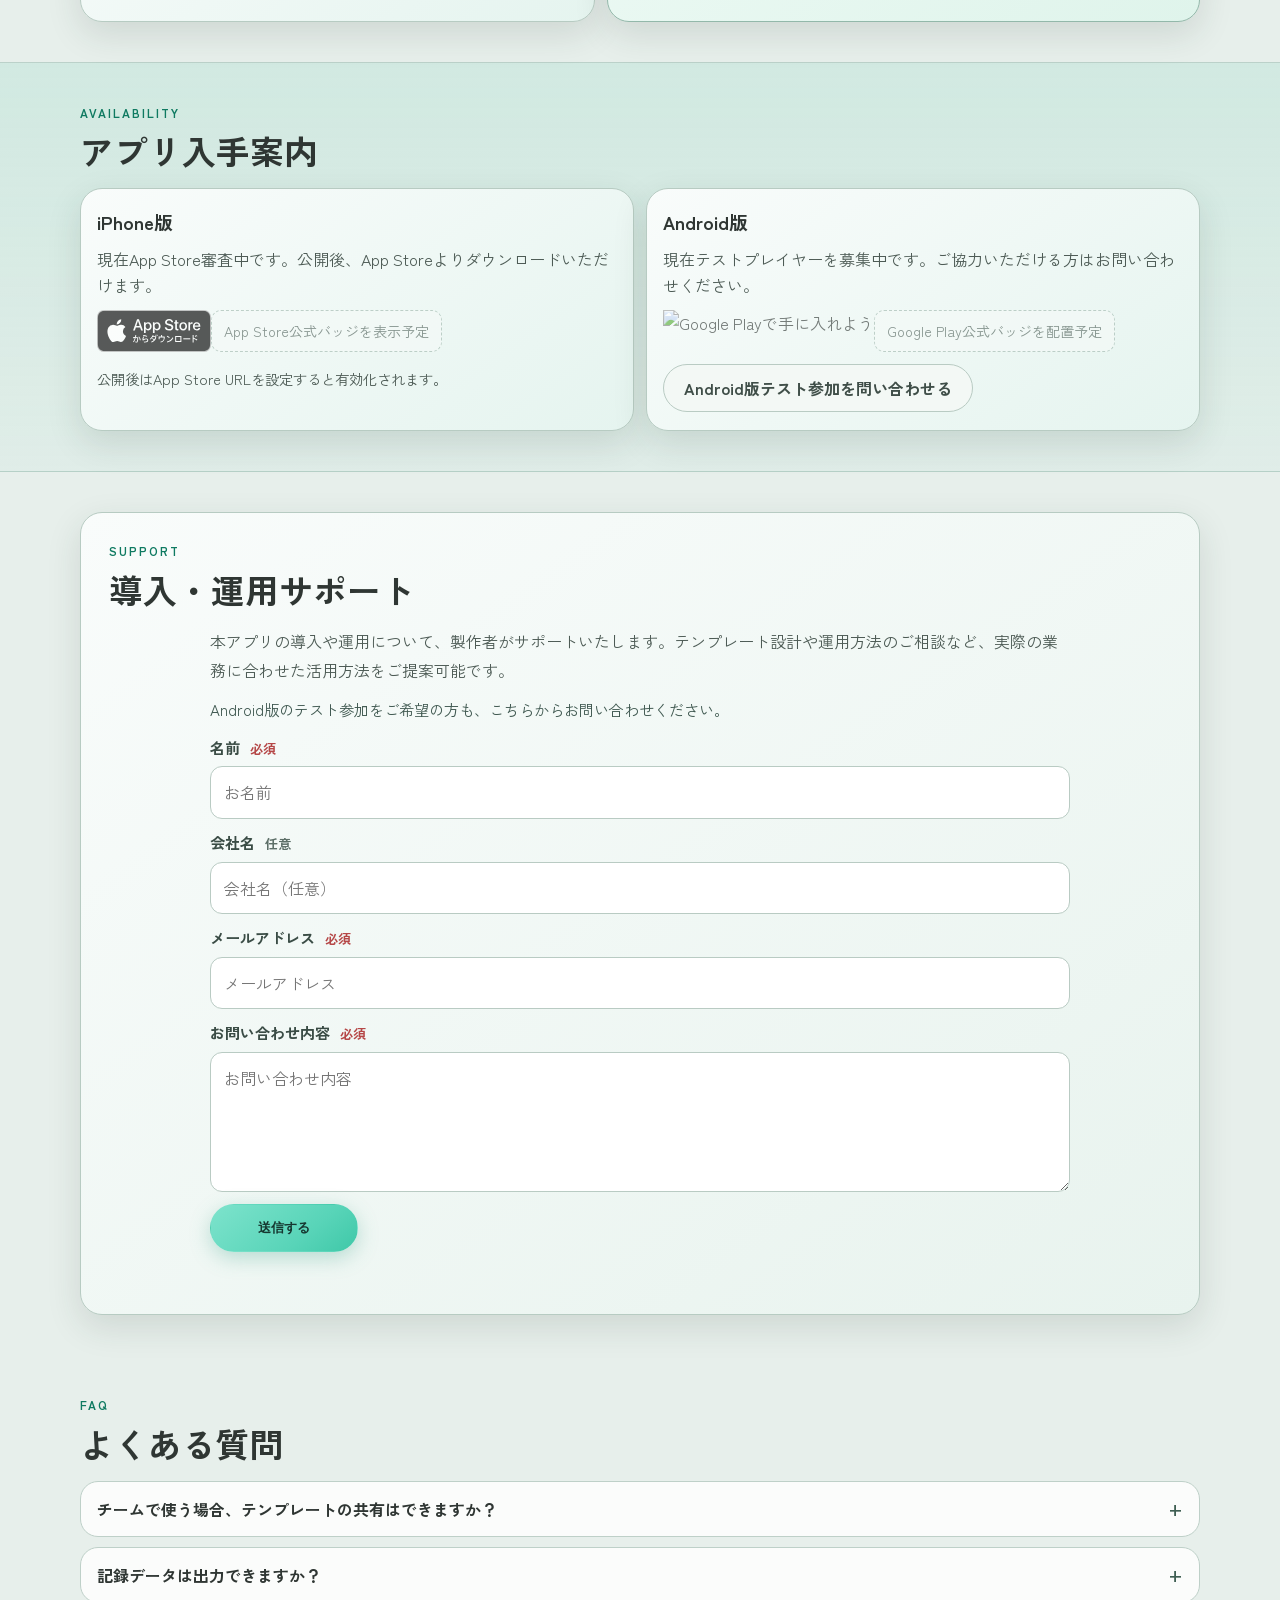
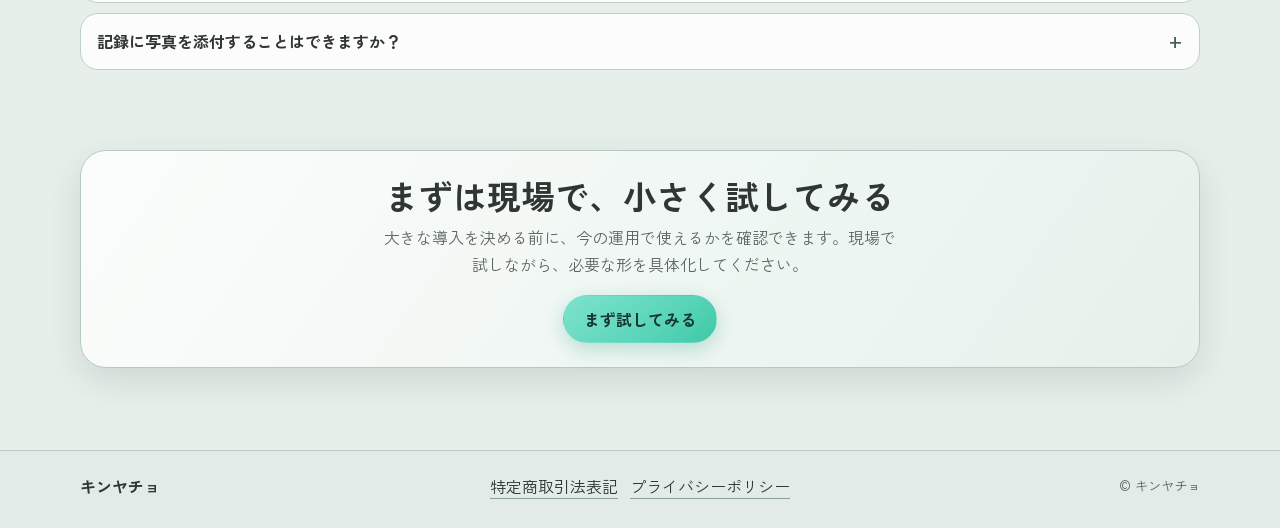
==== commit 017015a6: "アプリURLセクション追加" ====
--- a/index.html
+++ b/index.html
@@ -34,6 +34,7 @@
         <a href="#value">価値</a>
         <a href="#features">機能</a>
         <a href="#pricing">料金</a>
+        <a href="#distribution">配信状況</a>
       </nav>
     </div>
   </header>
@@ -199,6 +200,36 @@
       </div>
     </section>
 
+    <section class="section section--accent" id="distribution" aria-labelledby="distribution-title">
+      <div class="container">
+        <div class="section-head">
+          <p class="section-kicker">Availability</p>
+          <h2 id="distribution-title">アプリ入手案内</h2>
+        </div>
+        <div class="store-grid">
+          <article class="store-card">
+            <h3>iPhone版</h3>
+            <p>現在App Store審査中です。公開後、App Storeよりダウンロードいただけます。</p>
+            <a id="app-store-link" class="store-badge-link" aria-disabled="true">
+              <img id="app-store-badge" alt="App Storeからダウンロード" hidden>
+              <span id="app-store-placeholder" class="store-badge-placeholder">App Store公式バッジを表示予定</span>
+            </a>
+            <p class="store-subnote">公開後はApp Store URLを設定すると有効化されます。</p>
+          </article>
+
+          <article class="store-card">
+            <h3>Android版</h3>
+            <p>現在テストプレイヤーを募集中です。ご協力いただける方はお問い合わせください。</p>
+            <a id="google-play-link" class="store-badge-link" aria-disabled="true">
+              <img id="google-play-badge" alt="Google Playで手に入れよう" hidden>
+              <span id="google-play-placeholder" class="store-badge-placeholder">Google Play公式バッジを配置予定</span>
+            </a>
+            <a class="button button--ghost store-contact-link" href="#support">Android版テスト参加を問い合わせる</a>
+          </article>
+        </div>
+      </div>
+    </section>
+
     <section class="section" id="support" aria-labelledby="support-title">
       <div class="container">
         <div class="support-shell">
@@ -207,6 +238,7 @@
             <h2 id="support-title">導入・運用サポート</h2>
           </div>
           <p class="support-lead">本アプリの導入や運用について、製作者がサポートいたします。テンプレート設計や運用方法のご相談など、実際の業務に合わせた活用方法をご提案可能です。</p>
+          <p class="support-note">Android版のテスト参加をご希望の方も、こちらからお問い合わせください。</p>
 
           <form id="contact-form" class="support-form" novalidate>
             <label class="form-field">
@@ -326,6 +358,68 @@
 
       dialog.addEventListener("click", (event) => {
         if (event.target === dialog) dialog.close();
+      });
+    })();
+  </script>
+  <script>
+    (() => {
+      const APP_STORE_URL = "";
+      const GOOGLE_PLAY_URL = "";
+      const APPLE_BADGE_SRC = "./assets/badges/app-store-badge-jp.svg";
+      const GOOGLE_BADGE_SRC = "";
+
+      const setupStoreBadge = ({ url, src, linkId, imageId, placeholderId }) => {
+        const link = document.getElementById(linkId);
+        const image = document.getElementById(imageId);
+        const placeholder = document.getElementById(placeholderId);
+        if (!link || !image || !placeholder) return;
+
+        const hasUrl = Boolean(url);
+        const hasSrc = Boolean(src);
+
+        if (hasUrl) {
+          link.href = url;
+          link.target = "_blank";
+          link.rel = "noopener noreferrer";
+          link.removeAttribute("aria-disabled");
+        } else {
+          link.removeAttribute("href");
+          link.setAttribute("aria-disabled", "true");
+          link.classList.add("is-disabled");
+        }
+
+        if (hasSrc) {
+          image.src = src;
+          image.hidden = false;
+          placeholder.hidden = true;
+          image.addEventListener("error", () => {
+            image.hidden = true;
+            placeholder.hidden = false;
+            link.classList.add("is-disabled");
+            link.removeAttribute("href");
+            link.setAttribute("aria-disabled", "true");
+          });
+        } else {
+          image.hidden = true;
+          placeholder.hidden = false;
+          link.classList.add("is-disabled");
+        }
+      };
+
+      setupStoreBadge({
+        url: APP_STORE_URL,
+        src: APPLE_BADGE_SRC,
+        linkId: "app-store-link",
+        imageId: "app-store-badge",
+        placeholderId: "app-store-placeholder"
+      });
+
+      setupStoreBadge({
+        url: GOOGLE_PLAY_URL,
+        src: GOOGLE_BADGE_SRC,
+        linkId: "google-play-link",
+        imageId: "google-play-badge",
+        placeholderId: "google-play-placeholder"
       });
     })();
   </script>
--- a/styles.css
+++ b/styles.css
@@ -481,6 +481,76 @@
   font-size: 0.95rem;
 }
 
+.store-grid {
+  display: grid;
+  gap: 12px;
+}
+
+.store-card {
+  background: linear-gradient(145deg, #f9fcfb 0%, #e5f4ef 100%);
+  border: 1px solid #b7cbc2;
+  border-radius: calc(var(--radius) + 4px);
+  padding: 18px 16px;
+  box-shadow: var(--shadow);
+}
+
+.store-card h3 {
+  margin: 0;
+  font-size: 1.16rem;
+}
+
+.store-card p {
+  margin: 8px 0 0;
+  color: #4d5b55;
+}
+
+.store-badge-link {
+  margin-top: 12px;
+  min-height: 42px;
+  width: fit-content;
+  max-width: 100%;
+  display: inline-flex;
+  align-items: center;
+  justify-content: center;
+  border-radius: 10px;
+  text-decoration: none;
+}
+
+.store-badge-link img {
+  height: 42px;
+  width: auto;
+  display: block;
+}
+
+.store-badge-link.is-disabled {
+  opacity: 0.64;
+  cursor: not-allowed;
+  pointer-events: none;
+}
+
+.store-badge-placeholder {
+  display: inline-flex;
+  align-items: center;
+  justify-content: center;
+  min-height: 42px;
+  padding: 0 12px;
+  border: 1px dashed #a2b9af;
+  border-radius: 10px;
+  color: #4d5e57;
+  font-size: 0.88rem;
+  background: #f5faf8;
+}
+
+.store-subnote {
+  margin-top: 8px;
+  font-size: 0.9rem;
+  color: #5b6b65;
+}
+
+.store-contact-link {
+  margin-top: 12px;
+}
+
 .support-shell {
   background: linear-gradient(145deg, #f9fcfb 0%, #e8f3ee 100%);
   border: 1px solid #b7cbc2;
@@ -492,7 +562,16 @@
 .support-lead {
   margin: 0 0 14px;
   color: #4d5b55;
-  max-width: 62ch;
+  width: min(100%, 860px);
+  margin-inline: auto;
+  line-height: 1.8;
+}
+
+.support-note {
+  margin: -2px auto 14px;
+  width: min(100%, 860px);
+  color: #3f5850;
+  font-size: 0.95rem;
 }
 
 .support-form {
@@ -732,12 +811,16 @@
     align-items: stretch;
   }
 
+  .store-grid {
+    grid-template-columns: 1fr 1fr;
+  }
+
   .support-shell {
     padding: 28px 28px;
   }
 
   .support-lead {
-    max-width: 72ch;
+    width: min(100%, 860px);
   }
 
   .support-form {
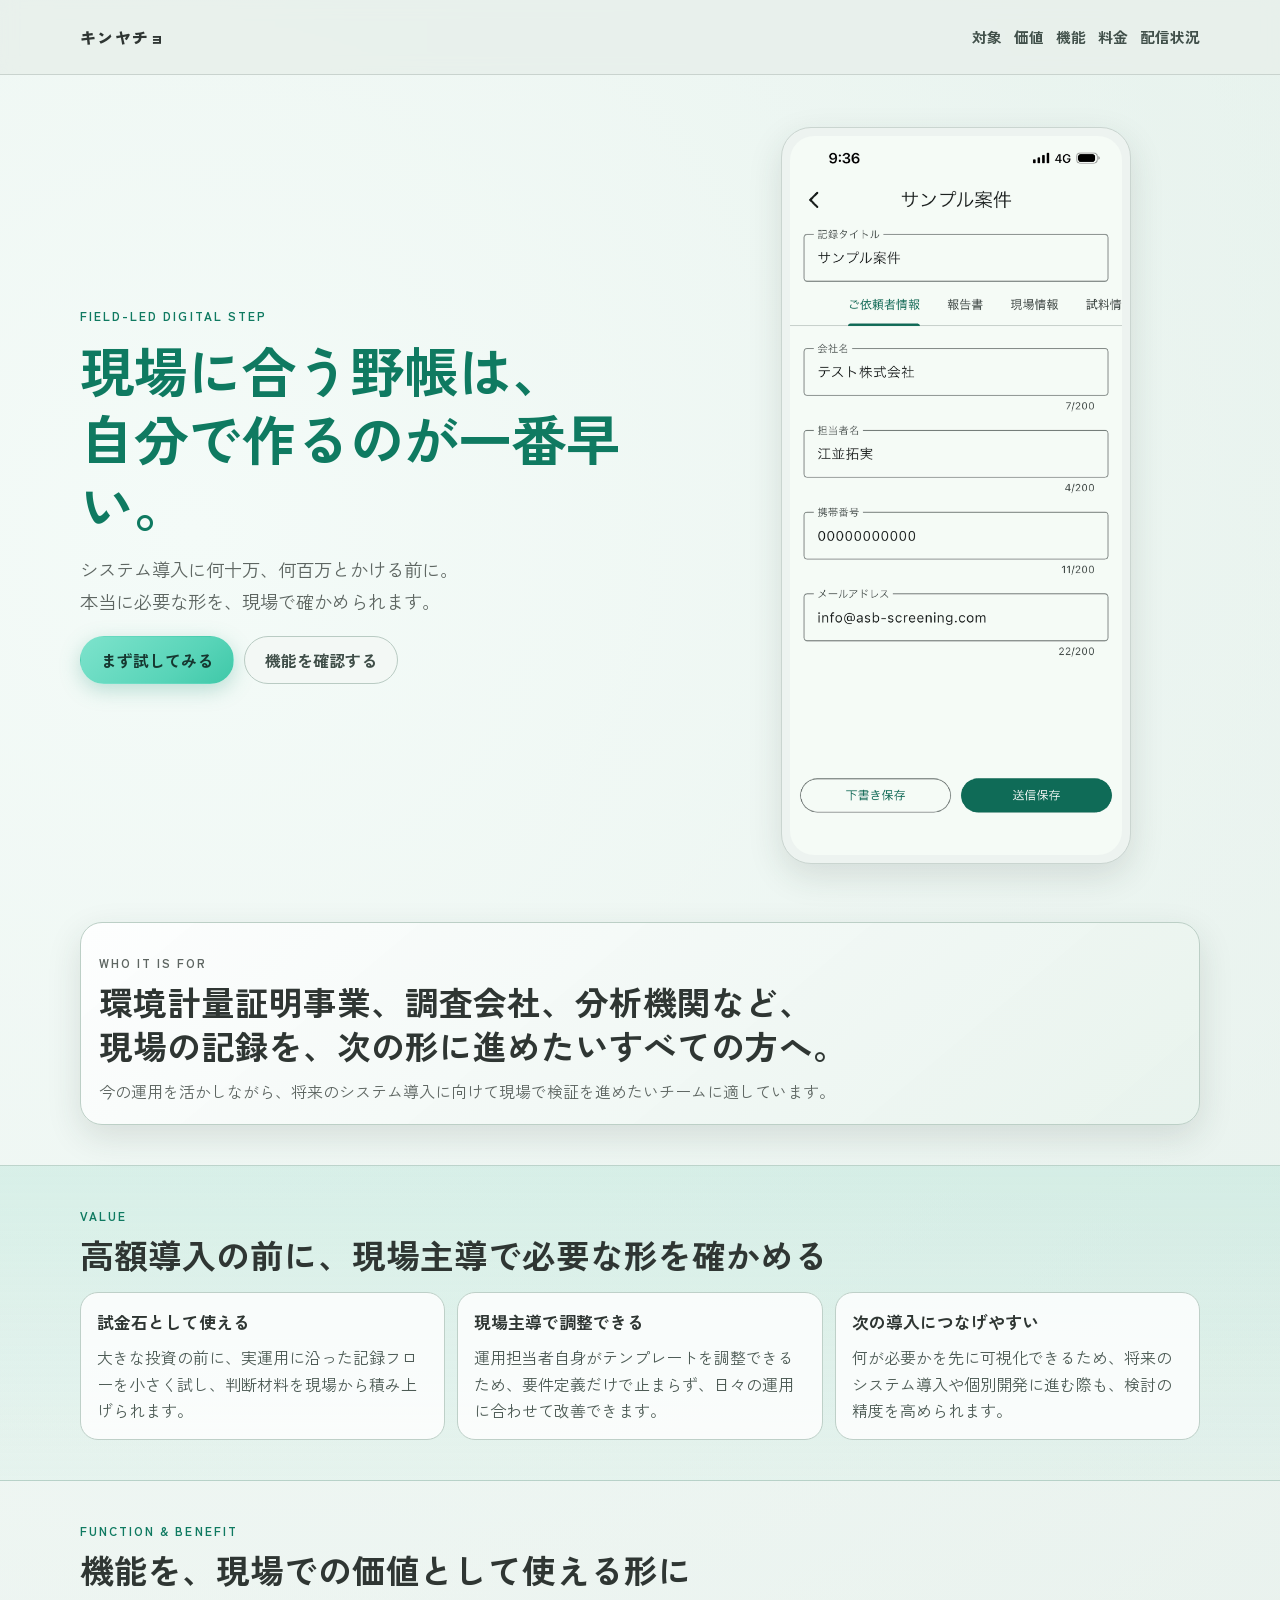
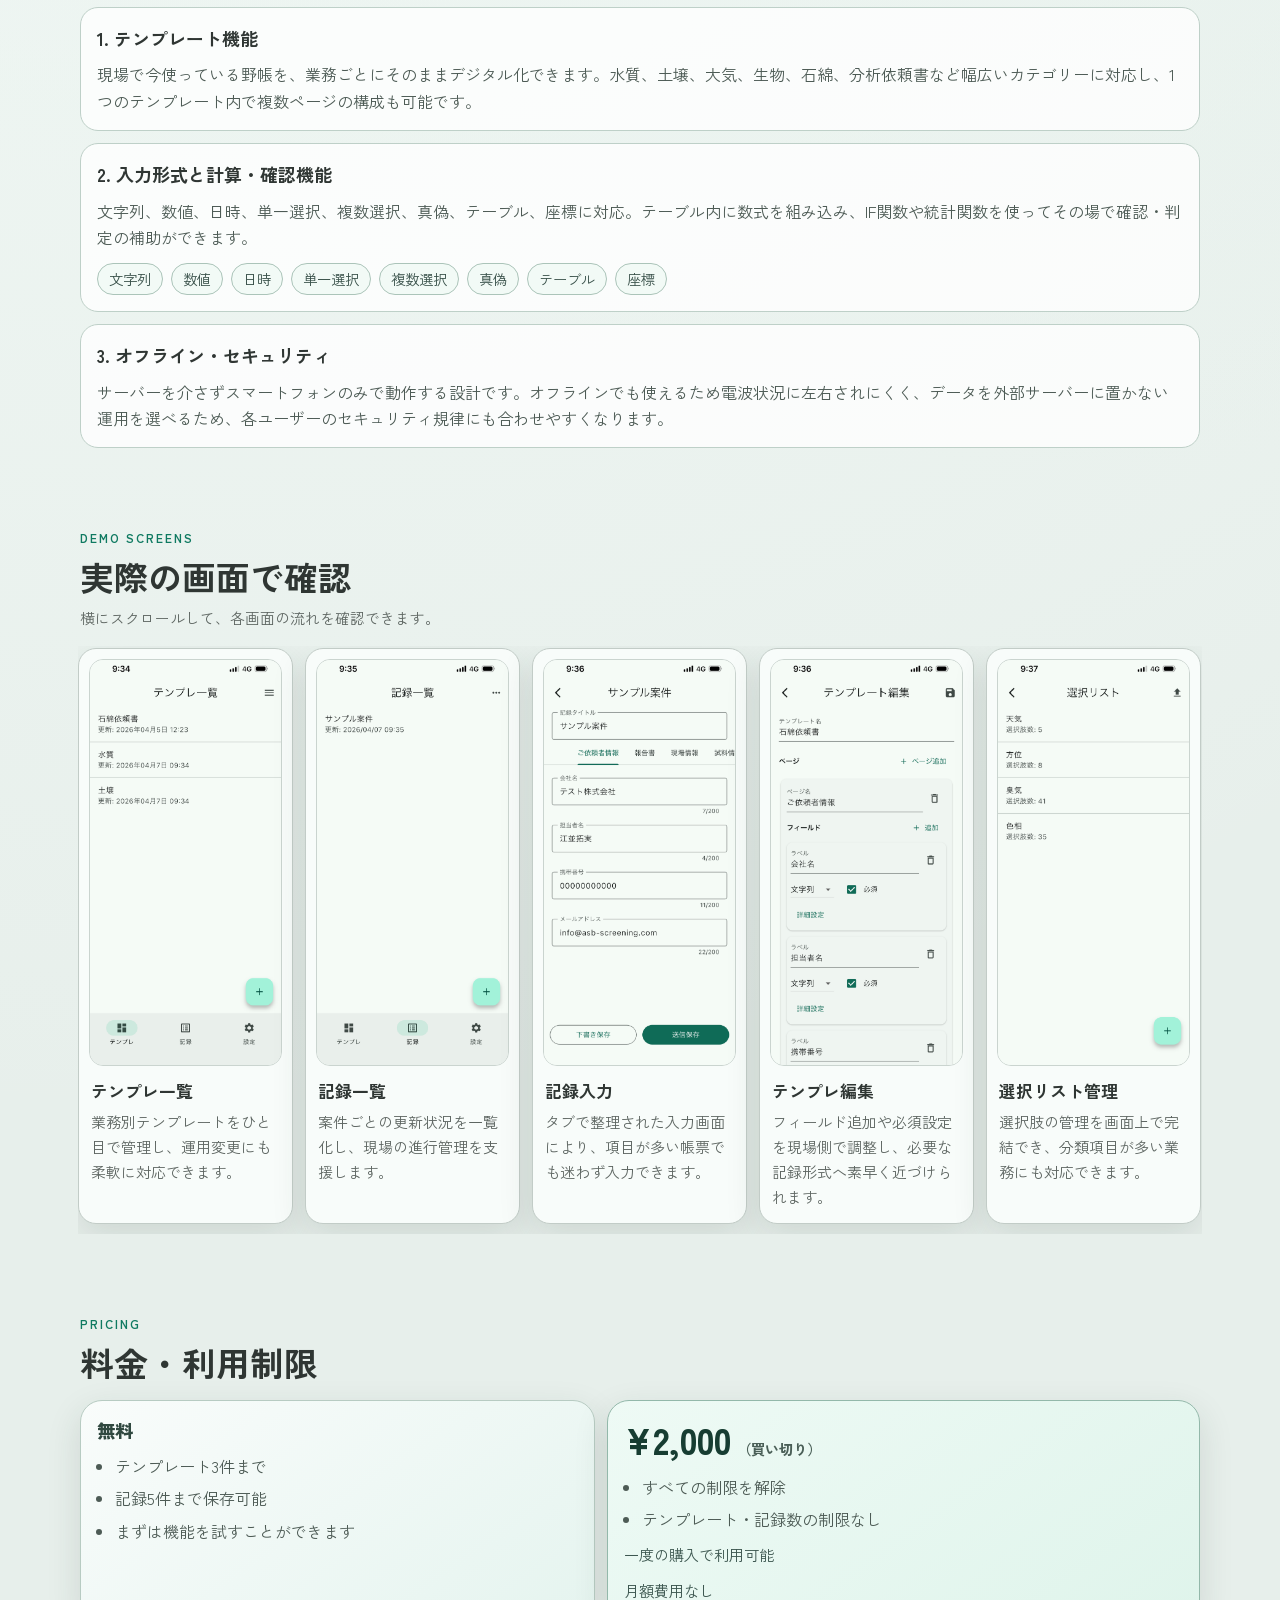
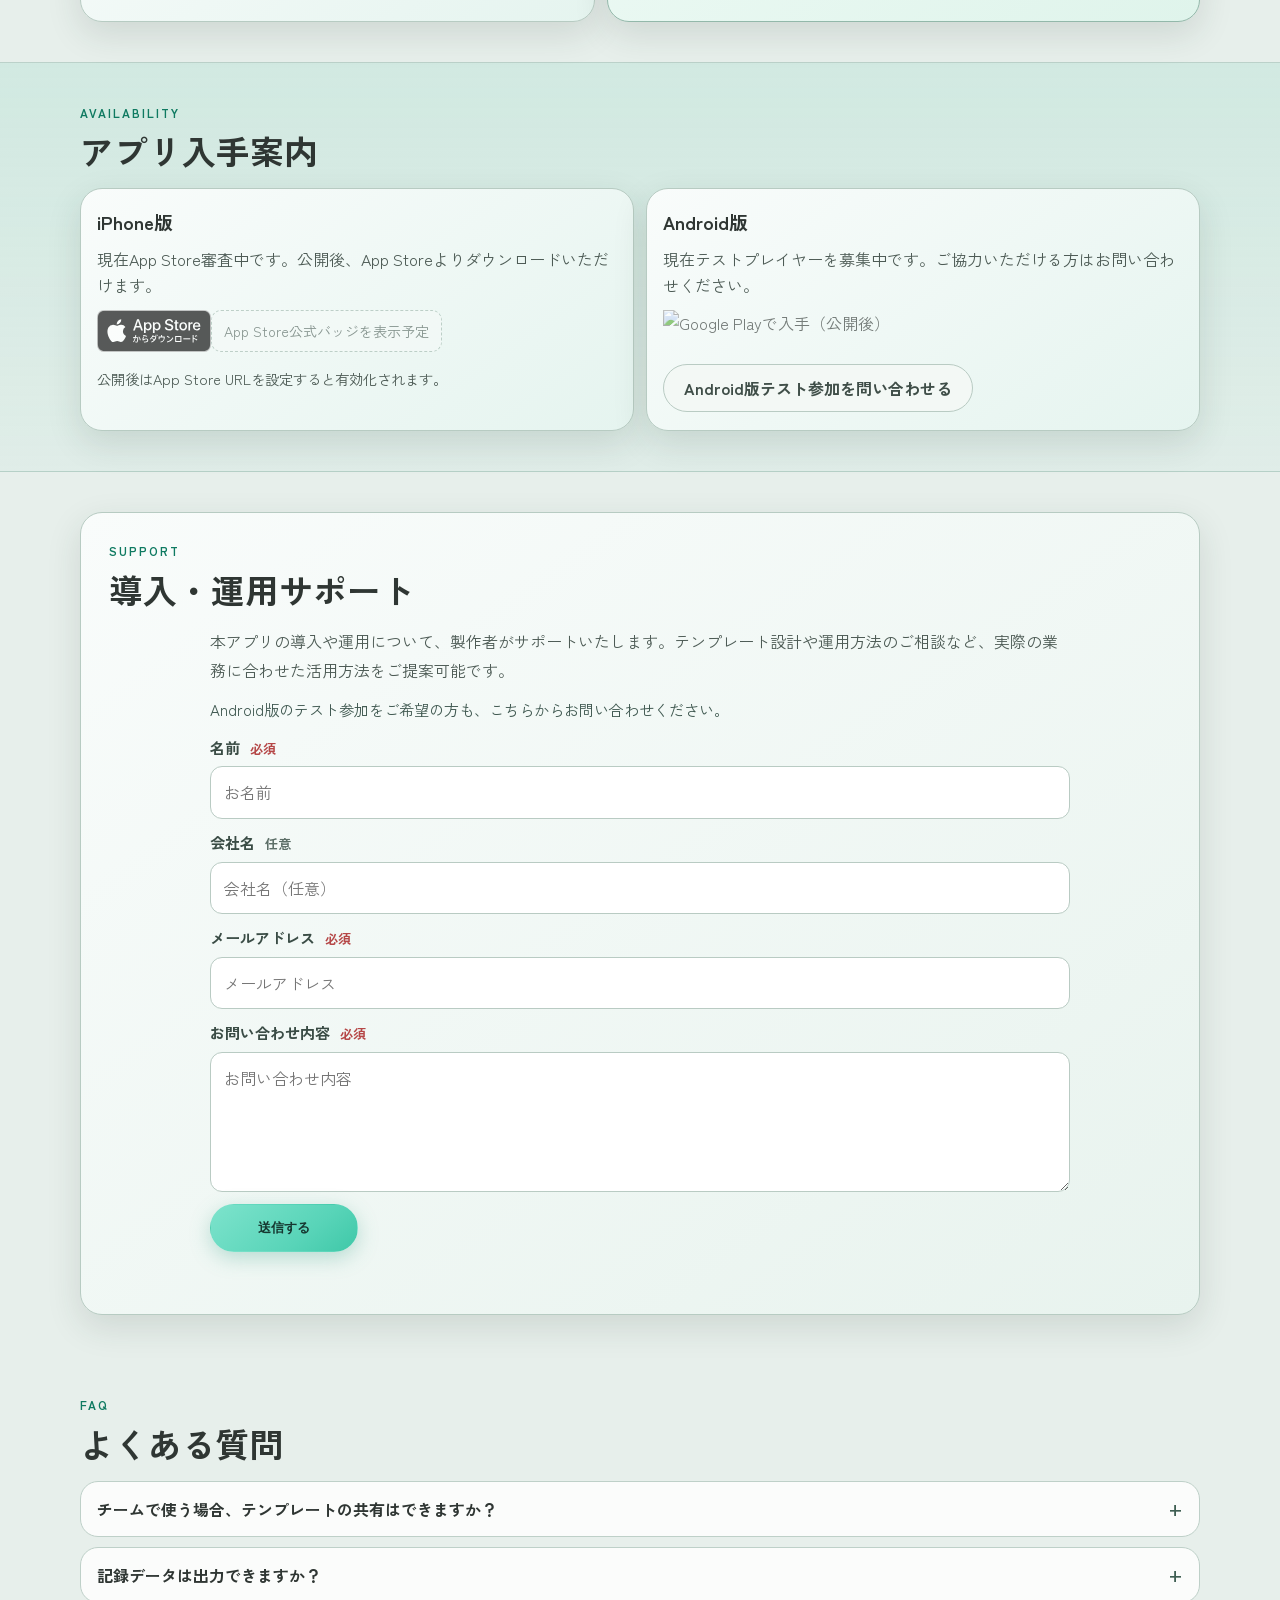
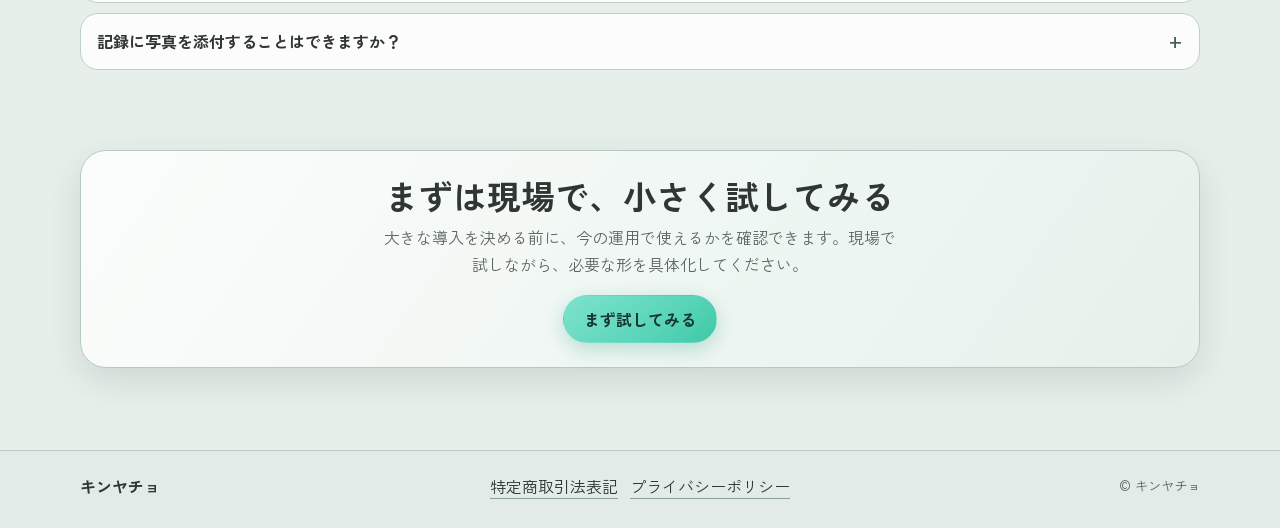
==== commit 5f3f66d5: "Android版の文言を修正" ====
--- a/index.html
+++ b/index.html
@@ -220,9 +220,8 @@
           <article class="store-card">
             <h3>Android版</h3>
             <p>現在テストプレイヤーを募集中です。ご協力いただける方はお問い合わせください。</p>
-            <a id="google-play-link" class="store-badge-link" aria-disabled="true">
-              <img id="google-play-badge" alt="Google Playで手に入れよう" hidden>
-              <span id="google-play-placeholder" class="store-badge-placeholder">Google Play公式バッジを配置予定</span>
+            <a id="google-play-link" class="store-badge-link" aria-disabled="true" hidden>
+              <img id="google-play-badge" alt="Google Playで入手（公開後）" hidden>
             </a>
             <a class="button button--ghost store-contact-link" href="#support">Android版テスト参加を問い合わせる</a>
           </article>
@@ -371,8 +370,8 @@
       const setupStoreBadge = ({ url, src, linkId, imageId, placeholderId }) => {
         const link = document.getElementById(linkId);
         const image = document.getElementById(imageId);
-        const placeholder = document.getElementById(placeholderId);
-        if (!link || !image || !placeholder) return;
+        const placeholder = placeholderId ? document.getElementById(placeholderId) : null;
+        if (!link || !image) return;
 
         const hasUrl = Boolean(url);
         const hasSrc = Boolean(src);
@@ -391,17 +390,23 @@
         if (hasSrc) {
           image.src = src;
           image.hidden = false;
-          placeholder.hidden = true;
+          if (placeholder) placeholder.hidden = true;
+          link.hidden = false;
           image.addEventListener("error", () => {
             image.hidden = true;
-            placeholder.hidden = false;
-            link.classList.add("is-disabled");
-            link.removeAttribute("href");
-            link.setAttribute("aria-disabled", "true");
+            if (placeholder) {
+              placeholder.hidden = false;
+            } else {
+              link.hidden = true;
+            }
           });
         } else {
           image.hidden = true;
-          placeholder.hidden = false;
+          if (placeholder) {
+            placeholder.hidden = false;
+          } else {
+            link.hidden = true;
+          }
           link.classList.add("is-disabled");
         }
       };
@@ -419,7 +424,7 @@
         src: GOOGLE_BADGE_SRC,
         linkId: "google-play-link",
         imageId: "google-play-badge",
-        placeholderId: "google-play-placeholder"
+        placeholderId: ""
       });
     })();
   </script>
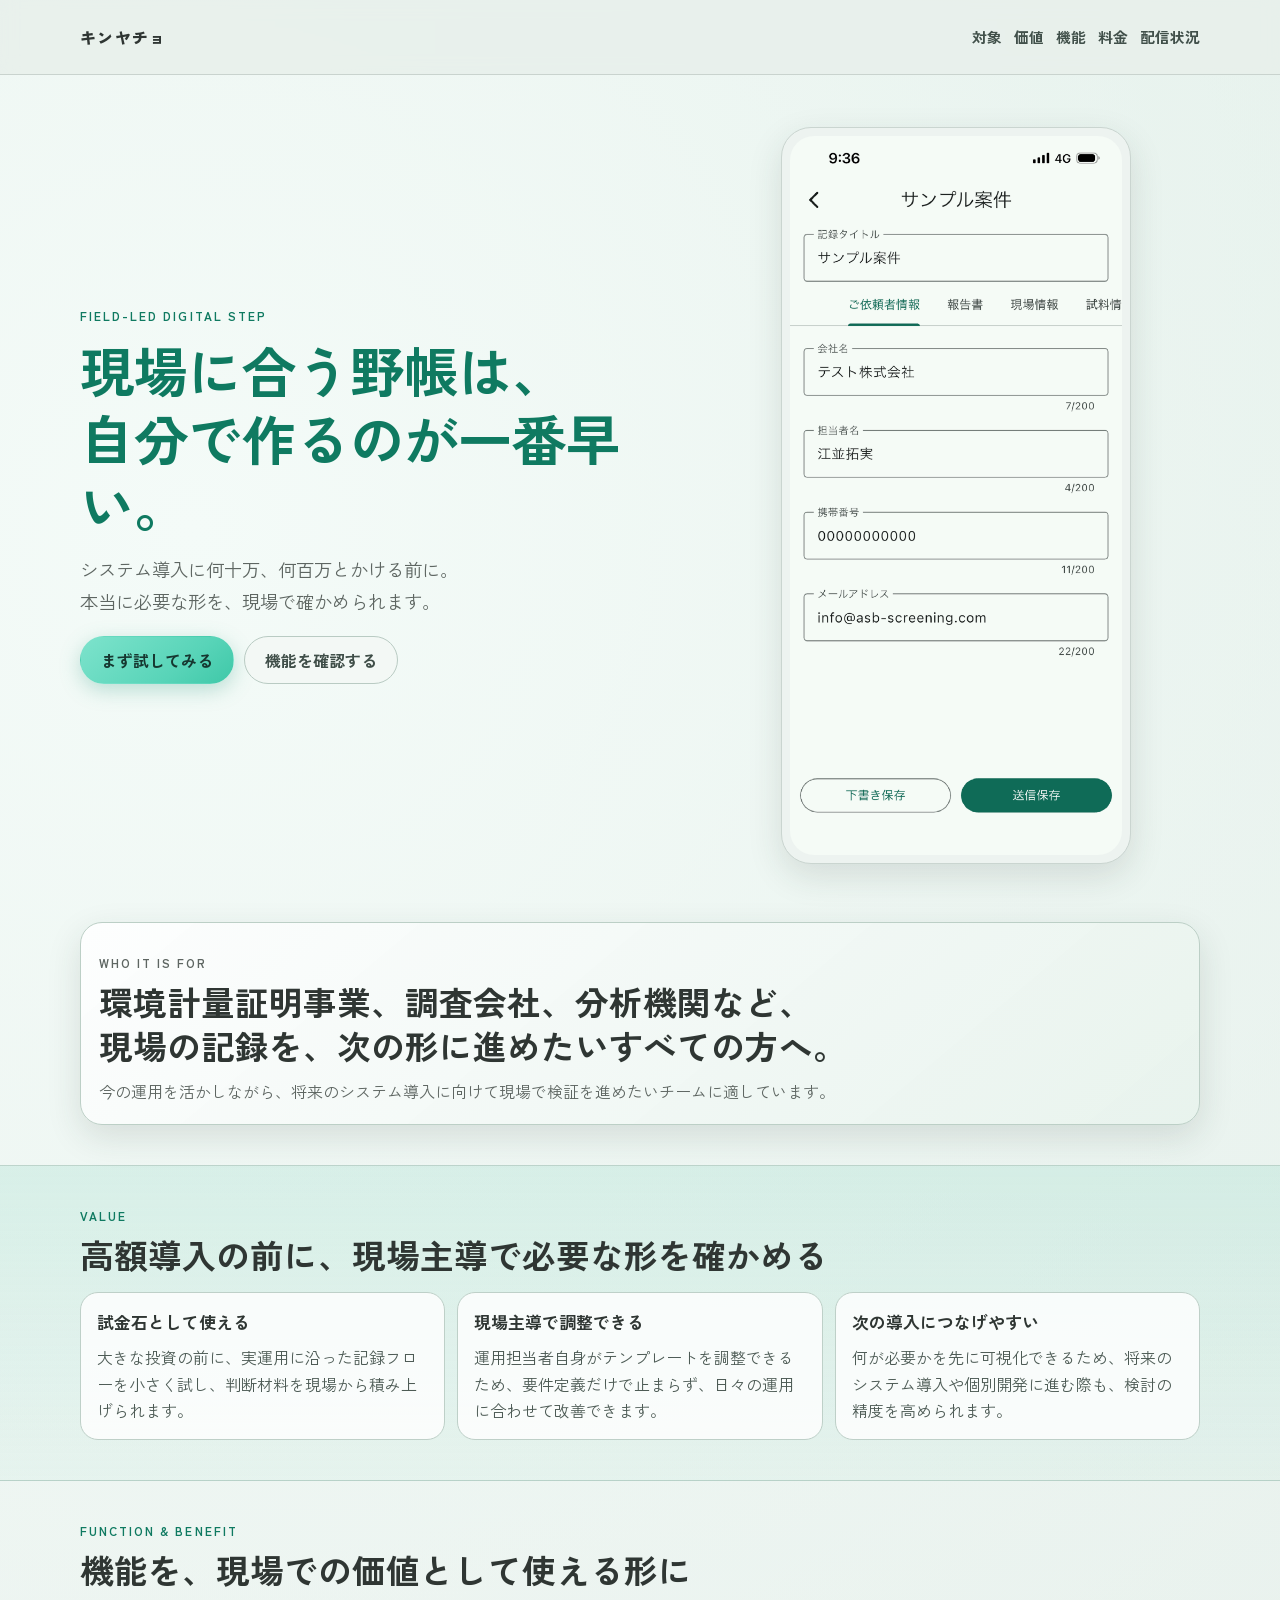
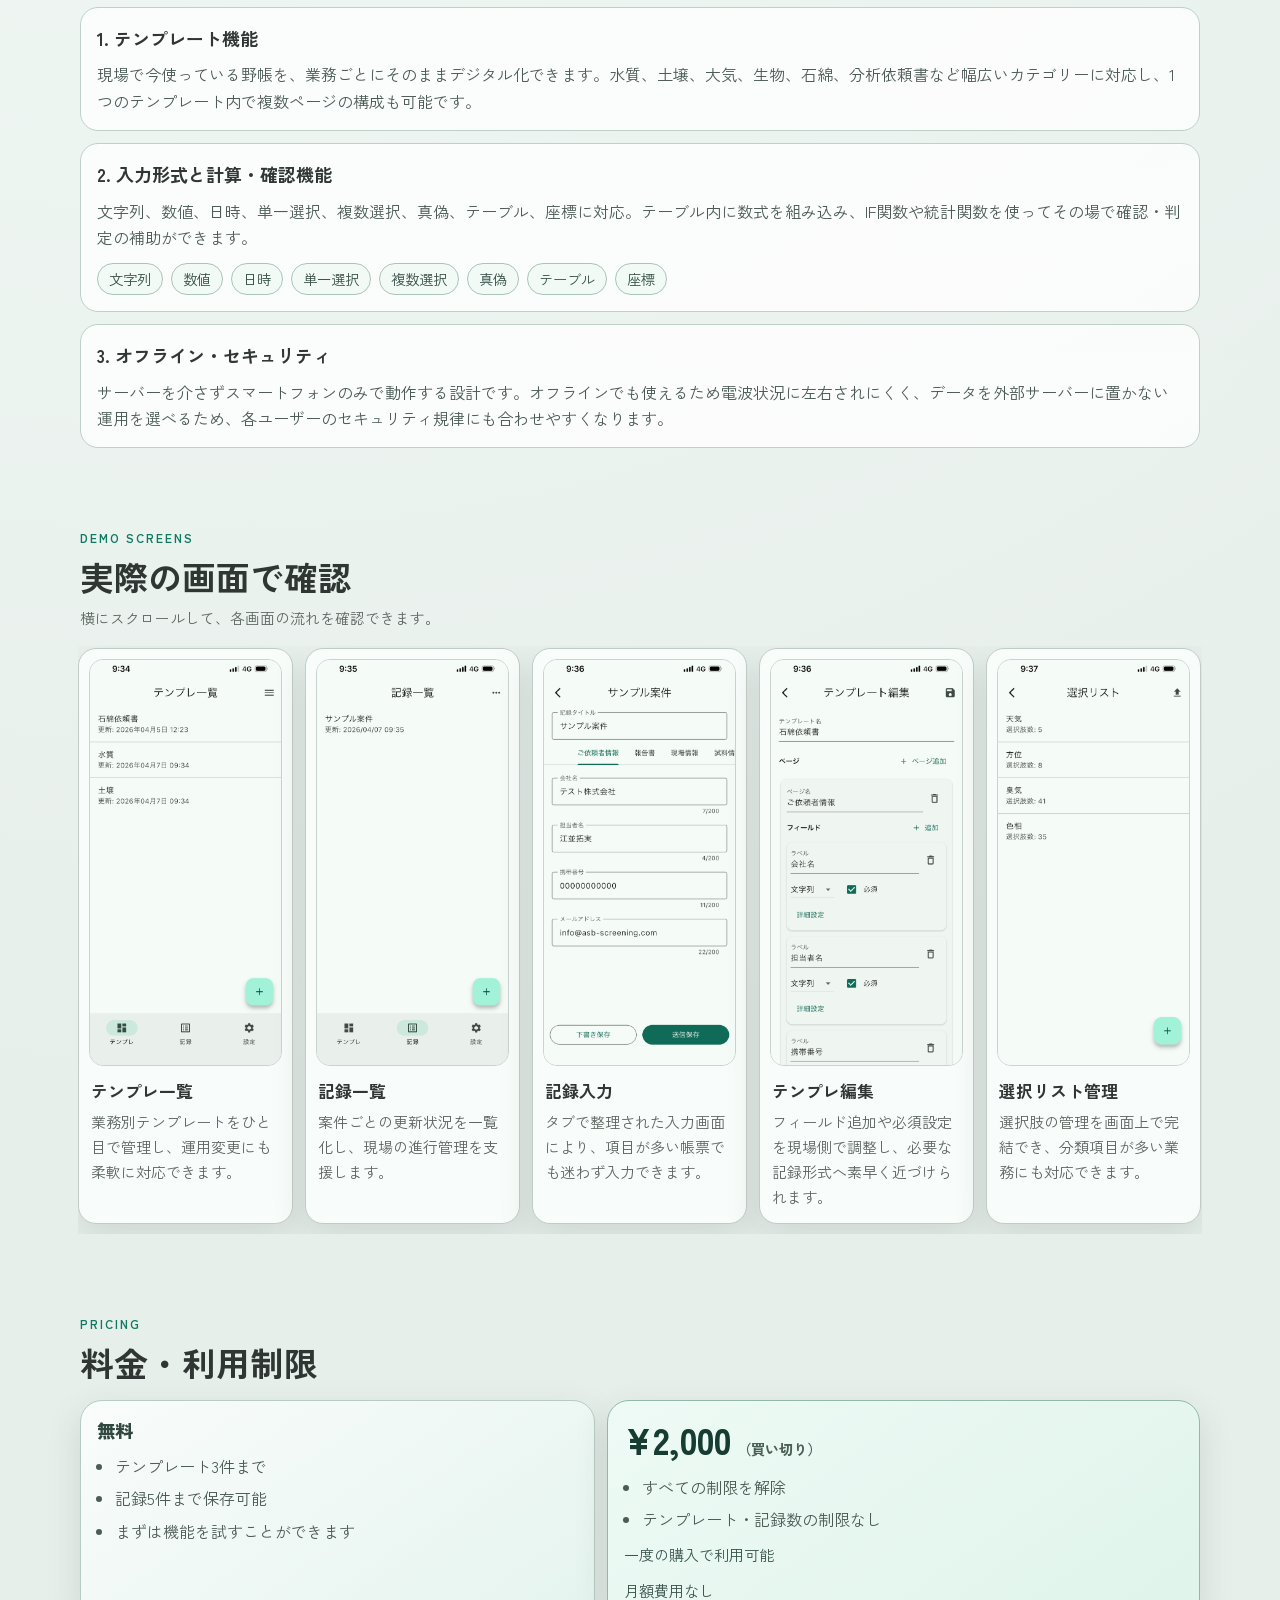
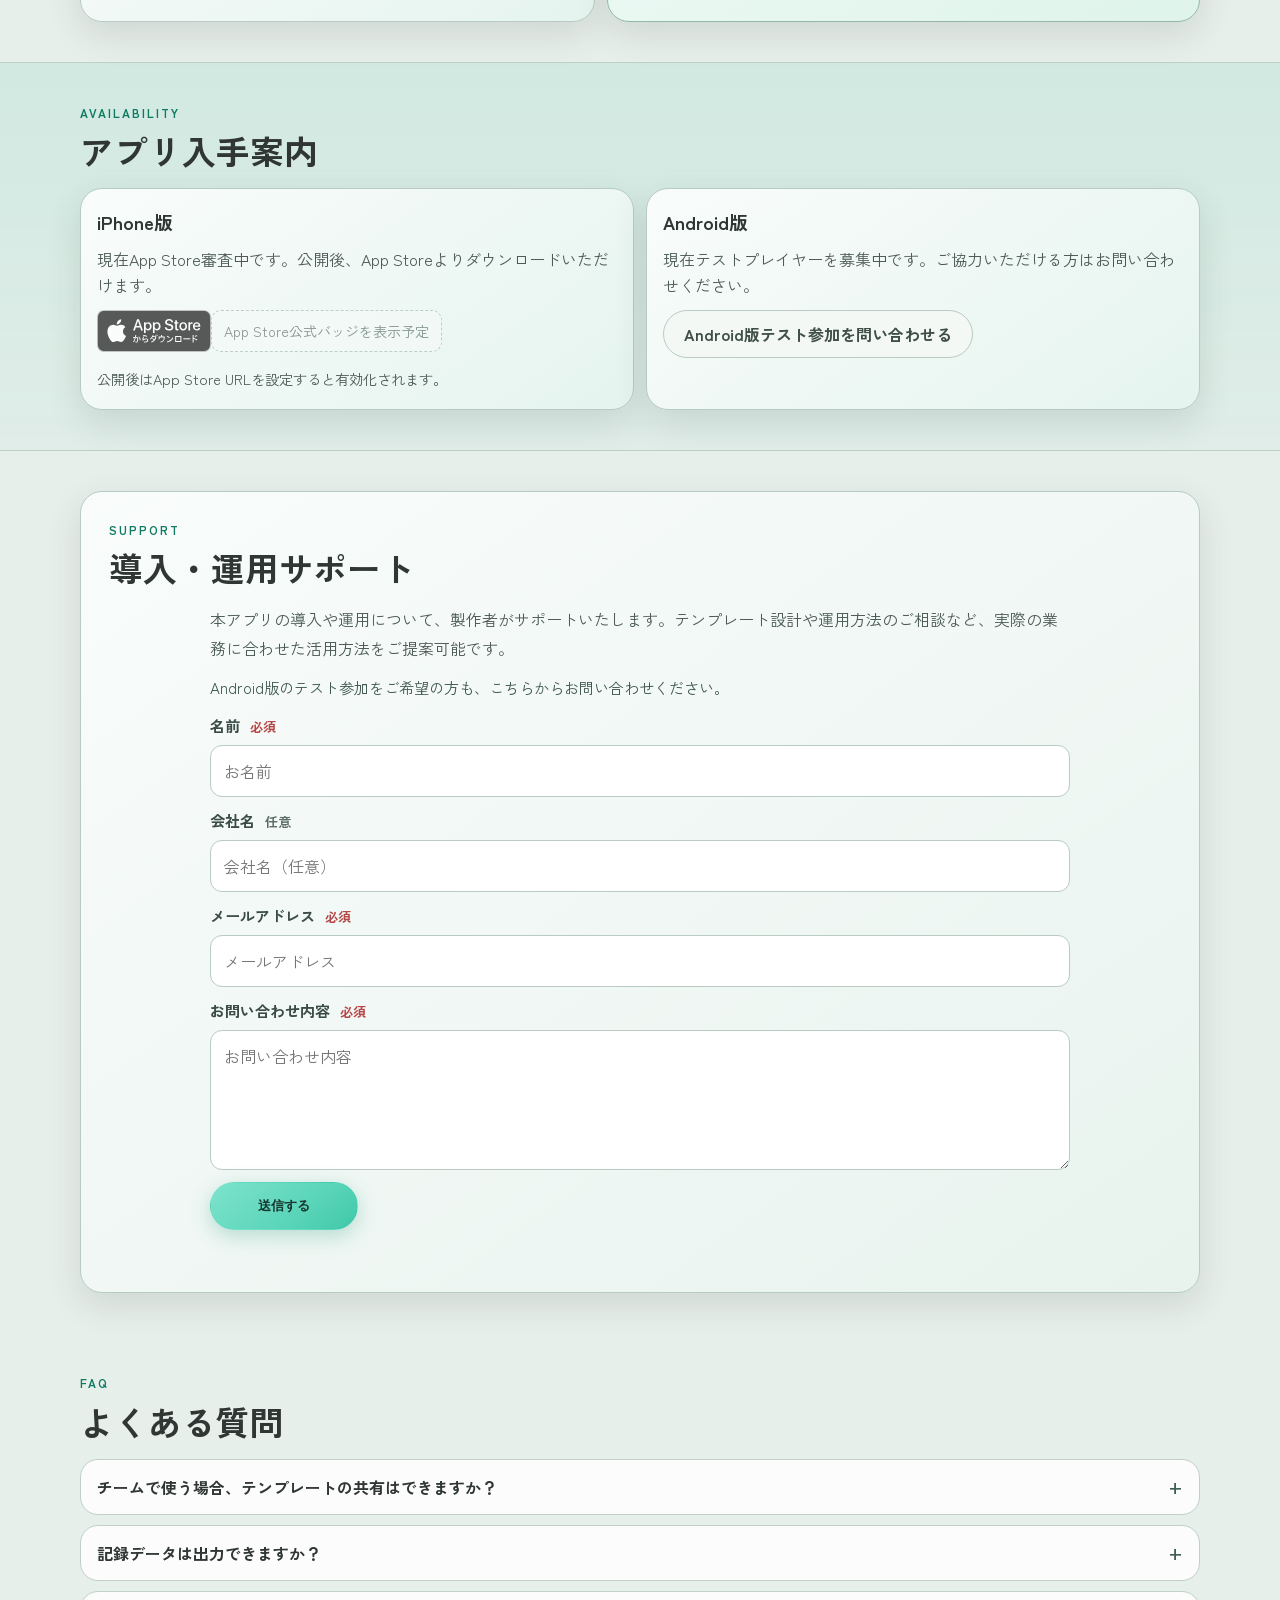
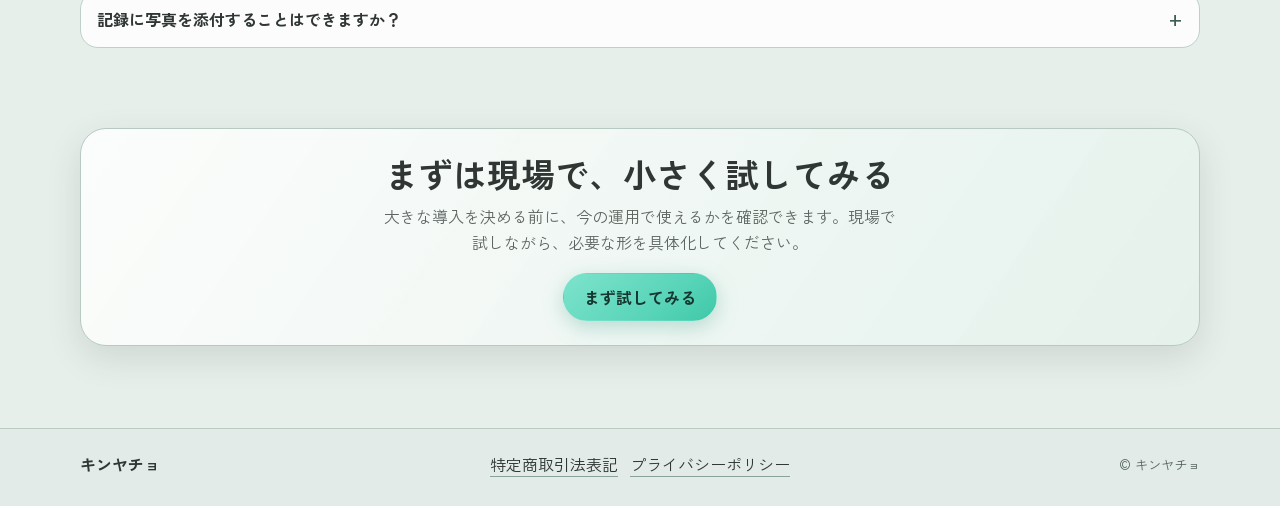
==== commit f859e6ce: "Android版再修正" ====
--- a/index.html
+++ b/index.html
@@ -220,9 +220,6 @@
           <article class="store-card">
             <h3>Android版</h3>
             <p>現在テストプレイヤーを募集中です。ご協力いただける方はお問い合わせください。</p>
-            <a id="google-play-link" class="store-badge-link" aria-disabled="true" hidden>
-              <img id="google-play-badge" alt="Google Playで入手（公開後）" hidden>
-            </a>
             <a class="button button--ghost store-contact-link" href="#support">Android版テスト参加を問い合わせる</a>
           </article>
         </div>
@@ -363,9 +360,7 @@
   <script>
     (() => {
       const APP_STORE_URL = "";
-      const GOOGLE_PLAY_URL = "";
       const APPLE_BADGE_SRC = "./assets/badges/app-store-badge-jp.svg";
-      const GOOGLE_BADGE_SRC = "";
 
       const setupStoreBadge = ({ url, src, linkId, imageId, placeholderId }) => {
         const link = document.getElementById(linkId);
@@ -418,14 +413,6 @@
         imageId: "app-store-badge",
         placeholderId: "app-store-placeholder"
       });
-
-      setupStoreBadge({
-        url: GOOGLE_PLAY_URL,
-        src: GOOGLE_BADGE_SRC,
-        linkId: "google-play-link",
-        imageId: "google-play-badge",
-        placeholderId: ""
-      });
     })();
   </script>
   <script>
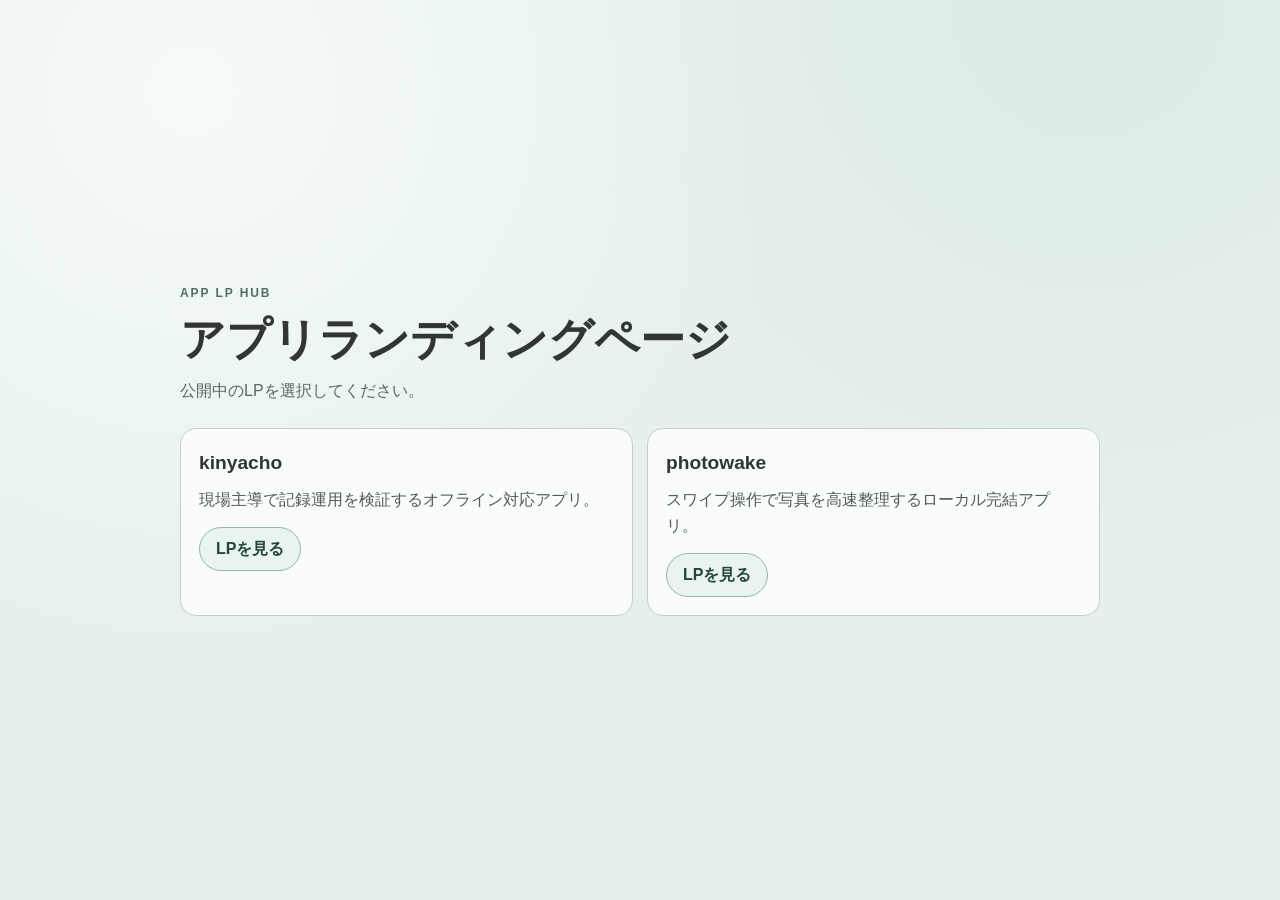
==== commit 361ea724: "feat: split kinyacho/photowake LPs and add source-aware contact tracking" ====
--- a/index.html
+++ b/index.html
@@ -3,464 +3,42 @@
 <head>
   <meta charset="utf-8">
   <meta name="viewport" content="width=device-width, initial-scale=1">
-  <title>キンヤチョ | 現場主導で始めるデジタル化の第一歩</title>
-  <meta name="description" content="高額なシステム導入や個別アプリ開発の前に、現場主導で必要な記録の形を確かめられるオフライン対応アプリ「キンヤチョ」。">
+  <title>app-lp | アプリランディングページ</title>
+  <meta name="description" content="ASB ScreeningのアプリLP一覧ページです。kinyacho と photowake のLPへ移動できます。">
   <meta property="og:type" content="website">
-  <meta property="og:site_name" content="キンヤチョ">
-  <meta property="og:title" content="キンヤチョ | 現場主導で始めるデジタル化の第一歩">
-  <meta property="og:description" content="システム導入前に、現場で本当に必要な記録の形を試せるオフラインアプリ。">
-  <meta property="og:url" content="https://lp.asb-screening.com">
-  <meta property="og:image" content="https://lp.asb-screening.com/ogp.svg">
+  <meta property="og:title" content="app-lp | アプリランディングページ">
+  <meta property="og:description" content="kinyacho と photowake のLP一覧ページです。">
+  <meta property="og:url" content="https://lp.asb-screening.com/">
+  <meta property="og:image" content="https://lp.asb-screening.com/assets/common/ogp/ogp.svg">
   <meta name="twitter:card" content="summary_large_image">
-  <meta name="theme-color" content="#e7efeb">
-  <link rel="icon" href="/favicon.ico" sizes="any">
-  <link rel="icon" type="image/svg+xml" href="/favicon.svg">
-  <link rel="icon" type="image/png" sizes="96x96" href="/favicon-96x96.png">
-  <link rel="apple-touch-icon" sizes="180x180" href="/apple-touch-icon.png">
+  <link rel="icon" href="/favicon.svg" type="image/svg+xml">
+  <link rel="icon" href="/favicon.ico">
+  <link rel="apple-touch-icon" href="/apple-touch-icon.png">
   <link rel="manifest" href="/site.webmanifest">
-  <link rel="preconnect" href="https://fonts.googleapis.com">
-  <link rel="preconnect" href="https://fonts.gstatic.com" crossorigin>
-  <link href="https://fonts.googleapis.com/css2?family=M+PLUS+1p:wght@400;500;700;800&family=Zen+Kaku+Gothic+New:wght@400;500;700;900&display=swap" rel="stylesheet">
-  <link rel="stylesheet" href="styles.css">
+  <link rel="stylesheet" href="/styles/common.css">
+  <link rel="stylesheet" href="/styles/hub.css">
 </head>
 <body>
-  <a class="skip-link" href="#main-content">本文へ移動</a>
+  <main class="hub-main" aria-labelledby="hub-title">
+    <div class="container hub-shell">
+      <p class="hub-kicker">APP LP HUB</p>
+      <h1 id="hub-title">アプリランディングページ</h1>
+      <p class="hub-lead">公開中のLPを選択してください。</p>
 
-  <header class="site-header">
-    <div class="container site-header__inner">
-      <p class="brand">キンヤチョ</p>
-      <nav class="header-nav" aria-label="主要リンク">
-        <a href="#target">対象</a>
-        <a href="#value">価値</a>
-        <a href="#features">機能</a>
-        <a href="#pricing">料金</a>
-        <a href="#distribution">配信状況</a>
-      </nav>
+      <div class="hub-grid" role="list" aria-label="LP一覧">
+        <article class="hub-card" role="listitem">
+          <h2>kinyacho</h2>
+          <p>現場主導で記録運用を検証するオフライン対応アプリ。</p>
+          <a class="hub-button" href="/kinyacho">LPを見る</a>
+        </article>
+
+        <article class="hub-card" role="listitem">
+          <h2>photowake</h2>
+          <p>スワイプ操作で写真を高速整理するローカル完結アプリ。</p>
+          <a class="hub-button" href="/photowake">LPを見る</a>
+        </article>
+      </div>
     </div>
-  </header>
-
-  <main id="main-content">
-    <section class="hero" id="top" aria-labelledby="hero-title">
-      <div class="container hero__grid">
-        <div>
-          <p class="kicker">FIELD-LED DIGITAL STEP</p>
-          <h1 id="hero-title">
-            <span class="hero-title-line">現場に合う野帳は、</span>
-            <span class="hero-title-line">自分で作るのが一番早い。</span>
-          </h1>
-          <p class="hero__lead">
-            <span class="hero-lead-line">システム導入に何十万、何百万とかける前に。</span>
-            <span class="hero-lead-line">本当に必要な形を、現場で確かめられます。</span>
-          </p>
-          <div class="hero__actions">
-            <a class="button button--primary" href="#cta">まず試してみる</a>
-            <a class="button button--ghost" href="#features">機能を確認する</a>
-          </div>
-        </div>
-        <div class="hero-phone" aria-hidden="true">
-          <img src="./assets/screens/IMG_5658.PNG" alt="">
-        </div>
-      </div>
-    </section>
-
-    <section class="section" id="target" aria-labelledby="target-title">
-      <div class="container">
-        <div class="target-panel">
-          <p class="section-kicker">Who It Is For</p>
-          <h2 id="target-title">
-            <span class="target-title-line">環境計量証明事業、調査会社、分析機関など、</span>
-            <span class="target-title-line">現場の記録を、次の形に進めたいすべての方へ。</span>
-          </h2>
-          <p>今の運用を活かしながら、将来のシステム導入に向けて現場で検証を進めたいチームに適しています。</p>
-        </div>
-      </div>
-    </section>
-
-    <section class="section section--accent" id="value" aria-labelledby="value-title">
-      <div class="container">
-        <div class="section-head">
-          <p class="section-kicker">Value</p>
-          <h2 id="value-title">高額導入の前に、現場主導で必要な形を確かめる</h2>
-        </div>
-        <div class="value-grid">
-          <article class="value-card">
-            <h3>試金石として使える</h3>
-            <p>大きな投資の前に、実運用に沿った記録フローを小さく試し、判断材料を現場から積み上げられます。</p>
-          </article>
-          <article class="value-card">
-            <h3>現場主導で調整できる</h3>
-            <p>運用担当者自身がテンプレートを調整できるため、要件定義だけで止まらず、日々の運用に合わせて改善できます。</p>
-          </article>
-          <article class="value-card">
-            <h3>次の導入につなげやすい</h3>
-            <p>何が必要かを先に可視化できるため、将来のシステム導入や個別開発に進む際も、検討の精度を高められます。</p>
-          </article>
-        </div>
-      </div>
-    </section>
-
-    <section class="section" id="features" aria-labelledby="features-title">
-      <div class="container">
-        <div class="section-head">
-          <p class="section-kicker">Function & Benefit</p>
-          <h2 id="features-title">機能を、現場での価値として使える形に</h2>
-        </div>
-
-        <div class="feature-stack">
-          <article class="feature-card feature-card--detail">
-            <h3>1. テンプレート機能</h3>
-            <p>現場で今使っている野帳を、業務ごとにそのままデジタル化できます。水質、土壌、大気、生物、石綿、分析依頼書など幅広いカテゴリーに対応し、1つのテンプレート内で複数ページの構成も可能です。</p>
-          </article>
-
-          <article class="feature-card feature-card--detail">
-            <h3>2. 入力形式と計算・確認機能</h3>
-            <p>文字列、数値、日時、単一選択、複数選択、真偽、テーブル、座標に対応。テーブル内に数式を組み込み、IF関数や統計関数を使ってその場で確認・判定の補助ができます。</p>
-            <ul class="chip-list" aria-label="対応する入力型">
-              <li>文字列</li>
-              <li>数値</li>
-              <li>日時</li>
-              <li>単一選択</li>
-              <li>複数選択</li>
-              <li>真偽</li>
-              <li>テーブル</li>
-              <li>座標</li>
-            </ul>
-          </article>
-
-          <article class="feature-card feature-card--detail">
-            <h3>3. オフライン・セキュリティ</h3>
-            <p>サーバーを介さずスマートフォンのみで動作する設計です。オフラインでも使えるため電波状況に左右されにくく、データを外部サーバーに置かない運用を選べるため、各ユーザーのセキュリティ規律にも合わせやすくなります。</p>
-          </article>
-        </div>
-      </div>
-    </section>
-
-    <section class="section" id="screens" aria-labelledby="screens-title">
-      <div class="container">
-        <div class="section-head">
-          <p class="section-kicker">Demo Screens</p>
-          <h2 id="screens-title">実際の画面で確認</h2>
-          <p class="screen-note">横にスクロールして、各画面の流れを確認できます。</p>
-        </div>
-        <div class="screen-grid">
-          <article class="screen-card">
-            <img src="./assets/screens/IMG_5656.PNG" alt="テンプレ一覧画面">
-            <h3>テンプレ一覧</h3>
-            <p>業務別テンプレートをひと目で管理し、運用変更にも柔軟に対応できます。</p>
-          </article>
-          <article class="screen-card">
-            <img src="./assets/screens/IMG_5657.PNG" alt="記録一覧画面">
-            <h3>記録一覧</h3>
-            <p>案件ごとの更新状況を一覧化し、現場の進行管理を支援します。</p>
-          </article>
-          <article class="screen-card">
-            <img src="./assets/screens/IMG_5658.PNG" alt="記録入力画面">
-            <h3>記録入力</h3>
-            <p>タブで整理された入力画面により、項目が多い帳票でも迷わず入力できます。</p>
-          </article>
-          <article class="screen-card">
-            <img src="./assets/screens/IMG_5659.PNG" alt="テンプレート編集画面">
-            <h3>テンプレ編集</h3>
-            <p>フィールド追加や必須設定を現場側で調整し、必要な記録形式へ素早く近づけられます。</p>
-          </article>
-          <article class="screen-card">
-            <img src="./assets/screens/IMG_5660.PNG" alt="選択リスト管理画面">
-            <h3>選択リスト管理</h3>
-            <p>選択肢の管理を画面上で完結でき、分類項目が多い業務にも対応できます。</p>
-          </article>
-        </div>
-      </div>
-    </section>
-
-    <section class="section" id="pricing" aria-labelledby="pricing-title">
-      <div class="container">
-        <div class="section-head">
-          <p class="section-kicker">Pricing</p>
-          <h2 id="pricing-title">料金・利用制限</h2>
-        </div>
-        <div class="pricing-grid" role="list" aria-label="プラン比較">
-          <article class="price-plan" role="listitem" aria-label="無料プラン">
-            <p class="price-plan__label">無料</p>
-            <ul class="price-plan__list">
-              <li>テンプレート3件まで</li>
-              <li>記録5件まで保存可能</li>
-              <li>まずは機能を試すことができます</li>
-            </ul>
-          </article>
-          <article class="price-plan price-plan--paid" role="listitem" aria-label="有料プラン">
-            <p class="price-plan__label">¥2,000<span>（買い切り）</span></p>
-            <ul class="price-plan__list">
-              <li>すべての制限を解除</li>
-              <li>テンプレート・記録数の制限なし</li>
-            </ul>
-            <p class="price-plan__note">一度の購入で利用可能</p>
-            <p class="price-plan__note">月額費用なし</p>
-          </article>
-        </div>
-      </div>
-    </section>
-
-    <section class="section section--accent" id="distribution" aria-labelledby="distribution-title">
-      <div class="container">
-        <div class="section-head">
-          <p class="section-kicker">Availability</p>
-          <h2 id="distribution-title">アプリ入手案内</h2>
-        </div>
-        <div class="store-grid">
-          <article class="store-card">
-            <h3>iPhone版</h3>
-            <p>現在App Store審査中です。公開後、App Storeよりダウンロードいただけます。</p>
-            <a id="app-store-link" class="store-badge-link" aria-disabled="true">
-              <img id="app-store-badge" alt="App Storeからダウンロード" hidden>
-              <span id="app-store-placeholder" class="store-badge-placeholder">App Store公式バッジを表示予定</span>
-            </a>
-            <p class="store-subnote">公開後はApp Store URLを設定すると有効化されます。</p>
-          </article>
-
-          <article class="store-card">
-            <h3>Android版</h3>
-            <p>現在テストプレイヤーを募集中です。ご協力いただける方はお問い合わせください。</p>
-            <a class="button button--ghost store-contact-link" href="#support">Android版テスト参加を問い合わせる</a>
-          </article>
-        </div>
-      </div>
-    </section>
-
-    <section class="section" id="support" aria-labelledby="support-title">
-      <div class="container">
-        <div class="support-shell">
-          <div class="section-head">
-            <p class="section-kicker">Support</p>
-            <h2 id="support-title">導入・運用サポート</h2>
-          </div>
-          <p class="support-lead">本アプリの導入や運用について、製作者がサポートいたします。テンプレート設計や運用方法のご相談など、実際の業務に合わせた活用方法をご提案可能です。</p>
-          <p class="support-note">Android版のテスト参加をご希望の方も、こちらからお問い合わせください。</p>
-
-          <form id="contact-form" class="support-form" novalidate>
-            <label class="form-field">
-              <span>名前 <em>必須</em></span>
-              <input type="text" name="name" autocomplete="name" required placeholder="お名前">
-            </label>
-
-            <label class="form-field">
-              <span>会社名 <small>任意</small></span>
-              <input type="text" name="company" autocomplete="organization" placeholder="会社名（任意）">
-            </label>
-
-            <label class="form-field">
-              <span>メールアドレス <em>必須</em></span>
-              <input type="email" name="email" autocomplete="email" required placeholder="メールアドレス">
-            </label>
-
-            <label class="form-field">
-              <span>お問い合わせ内容 <em>必須</em></span>
-              <textarea name="message" required placeholder="お問い合わせ内容"></textarea>
-            </label>
-
-            <button id="contact-submit" type="submit" class="button button--primary support-submit">
-              送信する
-            </button>
-            <p id="contact-status" class="support-status" role="status" aria-live="polite"></p>
-          </form>
-        </div>
-      </div>
-    </section>
-
-    <section class="section" id="faq" aria-labelledby="faq-title">
-      <div class="container">
-        <div class="section-head">
-          <p class="section-kicker">FAQ</p>
-          <h2 id="faq-title">よくある質問</h2>
-        </div>
-        <div class="faq-list">
-          <details class="faq-item">
-            <summary>チームで使う場合、テンプレートの共有はできますか？</summary>
-            <p>テンプレートはJSON形式で出力・入力できます。作成したテンプレートを他のユーザーに共有し、インポートすることで同じ設定を再現できます。チーム内で標準フォーマットとして展開することも可能です。</p>
-          </details>
-          <details class="faq-item">
-            <summary>記録データは出力できますか？</summary>
-            <p>JSON、CSV、PDF形式で出力できます。JSONやCSVとしてデータを取得すれば、用途に応じて加工し、任意の書式に対応できます。PDFでは簡易的な帳票として出力できるため、紙での提出が必要な場面にも使えます。</p>
-          </details>
-          <details class="faq-item">
-            <summary>記録に写真を添付することはできますか？</summary>
-            <p>各記録に写真を添付したり、その場で撮影したりできます。写真はZipファイルとしてまとめて出力できるため、現場での整理もスムーズに行えます。</p>
-          </details>
-        </div>
-      </div>
-    </section>
-
-    <section class="section" id="cta" aria-labelledby="cta-title">
-      <div class="container cta">
-        <h2 id="cta-title">まずは現場で、小さく試してみる</h2>
-        <p>大きな導入を決める前に、今の運用で使えるかを確認できます。現場で試しながら、必要な形を具体化してください。</p>
-        <a class="button button--primary" href="https://lp.asb-screening.com">まず試してみる</a>
-      </div>
-    </section>
   </main>
-
-  <dialog class="lightbox" id="screen-lightbox" aria-label="デモ画像の拡大表示">
-    <form method="dialog" class="lightbox__close-wrap">
-      <button class="lightbox__close" aria-label="拡大画像を閉じる">閉じる</button>
-    </form>
-    <figure class="lightbox__figure">
-      <img id="lightbox-image" src="" alt="">
-      <figcaption id="lightbox-caption"></figcaption>
-    </figure>
-  </dialog>
-
-  <footer class="footer">
-    <div class="container footer__inner">
-      <p class="footer__brand">キンヤチョ</p>
-      <nav aria-label="フッターリンク">
-        <ul class="footer__links">
-          <li><a href="./tokutei.html" rel="noopener noreferrer">特定商取引法表記</a></li>
-          <li><a href="./privacy.html" rel="noopener noreferrer">プライバシーポリシー</a></li>
-        </ul>
-      </nav>
-      <small>&copy; キンヤチョ</small>
-    </div>
-  </footer>
-
-  <script>
-    (() => {
-      const dialog = document.getElementById("screen-lightbox");
-      const dialogImage = document.getElementById("lightbox-image");
-      const dialogCaption = document.getElementById("lightbox-caption");
-      const images = document.querySelectorAll(".screen-card img");
-
-      if (!dialog || !dialogImage || !dialogCaption || images.length === 0) return;
-
-      const openLightbox = (img) => {
-        const card = img.closest(".screen-card");
-        const title = card ? card.querySelector("h3") : null;
-        dialogImage.src = img.currentSrc || img.src;
-        dialogImage.alt = img.alt || "";
-        dialogCaption.textContent = title ? title.textContent : "";
-        dialog.showModal();
-      };
-
-      images.forEach((img) => {
-        img.setAttribute("role", "button");
-        img.setAttribute("tabindex", "0");
-        img.setAttribute("aria-label", `${img.alt || "デモ画像"} を拡大表示`);
-        img.addEventListener("click", () => openLightbox(img));
-        img.addEventListener("keydown", (event) => {
-          if (event.key === "Enter" || event.key === " ") {
-            event.preventDefault();
-            openLightbox(img);
-          }
-        });
-      });
-
-      dialog.addEventListener("click", (event) => {
-        if (event.target === dialog) dialog.close();
-      });
-    })();
-  </script>
-  <script>
-    (() => {
-      const APP_STORE_URL = "";
-      const APPLE_BADGE_SRC = "./assets/badges/app-store-badge-jp.svg";
-
-      const setupStoreBadge = ({ url, src, linkId, imageId, placeholderId }) => {
-        const link = document.getElementById(linkId);
-        const image = document.getElementById(imageId);
-        const placeholder = placeholderId ? document.getElementById(placeholderId) : null;
-        if (!link || !image) return;
-
-        const hasUrl = Boolean(url);
-        const hasSrc = Boolean(src);
-
-        if (hasUrl) {
-          link.href = url;
-          link.target = "_blank";
-          link.rel = "noopener noreferrer";
-          link.removeAttribute("aria-disabled");
-        } else {
-          link.removeAttribute("href");
-          link.setAttribute("aria-disabled", "true");
-          link.classList.add("is-disabled");
-        }
-
-        if (hasSrc) {
-          image.src = src;
-          image.hidden = false;
-          if (placeholder) placeholder.hidden = true;
-          link.hidden = false;
-          image.addEventListener("error", () => {
-            image.hidden = true;
-            if (placeholder) {
-              placeholder.hidden = false;
-            } else {
-              link.hidden = true;
-            }
-          });
-        } else {
-          image.hidden = true;
-          if (placeholder) {
-            placeholder.hidden = false;
-          } else {
-            link.hidden = true;
-          }
-          link.classList.add("is-disabled");
-        }
-      };
-
-      setupStoreBadge({
-        url: APP_STORE_URL,
-        src: APPLE_BADGE_SRC,
-        linkId: "app-store-link",
-        imageId: "app-store-badge",
-        placeholderId: "app-store-placeholder"
-      });
-    })();
-  </script>
-  <script>
-    (() => {
-      const form = document.getElementById("contact-form");
-      const status = document.getElementById("contact-status");
-      const submit = document.getElementById("contact-submit");
-
-      if (!form || !status || !submit) return;
-
-      form.addEventListener("submit", async (event) => {
-        event.preventDefault();
-
-        if (!form.reportValidity()) return;
-
-        submit.disabled = true;
-        status.textContent = "送信中です。しばらくお待ちください。";
-        status.dataset.state = "loading";
-
-        const payload = {
-          name: form.name.value.trim(),
-          company: form.company.value.trim(),
-          email: form.email.value.trim(),
-          message: form.message.value.trim()
-        };
-
-        try {
-          const response = await fetch("/api/contact", {
-            method: "POST",
-            headers: { "Content-Type": "application/json" },
-            body: JSON.stringify(payload)
-          });
-
-          if (!response.ok) {
-            throw new Error("送信に失敗しました");
-          }
-
-          form.reset();
-          status.textContent = "お問い合わせを送信しました。担当者よりご連絡します。";
-          status.dataset.state = "success";
-        } catch (error) {
-          status.textContent = "送信に失敗しました。時間をおいて再度お試しください。";
-          status.dataset.state = "error";
-        } finally {
-          submit.disabled = false;
-        }
-      });
-    })();
-  </script>
 </body>
-</html>
+</html>
--- a/styles/common.css
+++ b/styles/common.css
@@ -0,0 +1,136 @@
+﻿:root {
+  --bg: #e7efeb;
+  --surface-strong: #ffffff;
+  --text: #2f3633;
+  --muted: #5e6662;
+  --line: #c2ccc7;
+}
+
+* {
+  box-sizing: border-box;
+}
+
+body {
+  margin: 0;
+  font-family: "Zen Kaku Gothic New", "M PLUS 1p", "Yu Gothic", sans-serif;
+  color: var(--text);
+  line-height: 1.65;
+  background:
+    radial-gradient(circle at 15% 10%, #f4fbf8 0%, transparent 45%),
+    radial-gradient(circle at 85% 0%, #dcebe4 0%, transparent 38%),
+    var(--bg);
+}
+
+img {
+  display: block;
+  width: 100%;
+  height: auto;
+}
+
+a {
+  color: inherit;
+}
+
+.container {
+  width: min(1120px, calc(100% - 28px));
+  margin-inline: auto;
+}
+
+.legal-main {
+  padding: 28px 0 64px;
+}
+
+.legal-shell {
+  max-width: 840px;
+  margin: 0 auto;
+}
+
+.legal-header {
+  padding: 26px 20px;
+  margin-bottom: 14px;
+  border-radius: 16px;
+  border: 1px solid #bfd0c8;
+  background: #f9fcfb;
+}
+
+.legal-header h1 {
+  margin: 0;
+  font-size: clamp(1.5rem, 1.2rem + 1.3vw, 2.1rem);
+}
+
+.legal-header p {
+  margin: 10px 0 0;
+  color: var(--muted);
+}
+
+.legal-body {
+  padding: 22px 20px;
+  border-radius: 16px;
+  border: 1px solid #bfd0c8;
+  background: #f9fcfb;
+}
+
+.legal-body section + section {
+  margin-top: 18px;
+}
+
+.legal-body h2 {
+  margin: 0 0 8px;
+  font-size: clamp(1.15rem, 1.05rem + 0.5vw, 1.4rem);
+}
+
+.legal-body p,
+.legal-body li {
+  margin: 0;
+  color: var(--muted);
+}
+
+.legal-body ul {
+  margin: 0;
+  padding-left: 1.15rem;
+}
+
+.legal-body li + li,
+.legal-body p + p,
+.legal-body p + ul,
+.legal-body ul + p {
+  margin-top: 8px;
+}
+
+.legal-kv {
+  display: grid;
+  gap: 10px;
+}
+
+.legal-kv dt {
+  font-weight: 700;
+}
+
+.legal-kv dd {
+  margin: 4px 0 0;
+  color: var(--muted);
+}
+
+.back-link {
+  display: inline-block;
+  margin-top: 18px;
+  text-decoration: none;
+  border-bottom: 1px solid #94b6a4;
+}
+
+@media (min-width: 760px) {
+  .legal-main {
+    padding-top: 40px;
+  }
+
+  .legal-header,
+  .legal-body {
+    padding: 30px;
+  }
+
+  .legal-kv {
+    grid-template-columns: repeat(2, minmax(0, 1fr));
+    column-gap: 20px;
+    row-gap: 16px;
+  }
+}
--- a/styles/hub.css
+++ b/styles/hub.css
@@ -0,0 +1,73 @@
+﻿.hub-main {
+  min-height: 100vh;
+  display: grid;
+  place-items: center;
+  padding: 48px 0;
+}
+
+.hub-shell {
+  max-width: 920px;
+}
+
+.hub-kicker {
+  margin: 0;
+  font-size: 0.75rem;
+  letter-spacing: 0.16em;
+  font-weight: 700;
+  color: #4f6f62;
+}
+
+.hub-shell h1 {
+  margin: 10px 0 0;
+  font-size: clamp(1.8rem, 1.3rem + 1.9vw, 3rem);
+  line-height: 1.2;
+}
+
+.hub-lead {
+  margin: 10px 0 0;
+  color: #5b6661;
+}
+
+.hub-grid {
+  margin-top: 24px;
+  display: grid;
+  gap: 14px;
+}
+
+.hub-card {
+  background: #f9fcfb;
+  border: 1px solid #c1d0c9;
+  border-radius: 16px;
+  padding: 18px;
+}
+
+.hub-card h2 {
+  margin: 0;
+  font-size: 1.2rem;
+}
+
+.hub-card p {
+  margin: 8px 0 0;
+  color: #4e5b56;
+}
+
+.hub-button {
+  margin-top: 14px;
+  display: inline-flex;
+  min-height: 44px;
+  align-items: center;
+  justify-content: center;
+  padding: 0 16px;
+  border-radius: 999px;
+  border: 1px solid #94b7a8;
+  text-decoration: none;
+  font-weight: 700;
+  color: #25453a;
+  background: #e9f4ef;
+}
+
+@media (min-width: 820px) {
+  .hub-grid {
+    grid-template-columns: repeat(2, minmax(0, 1fr));
+  }
+}
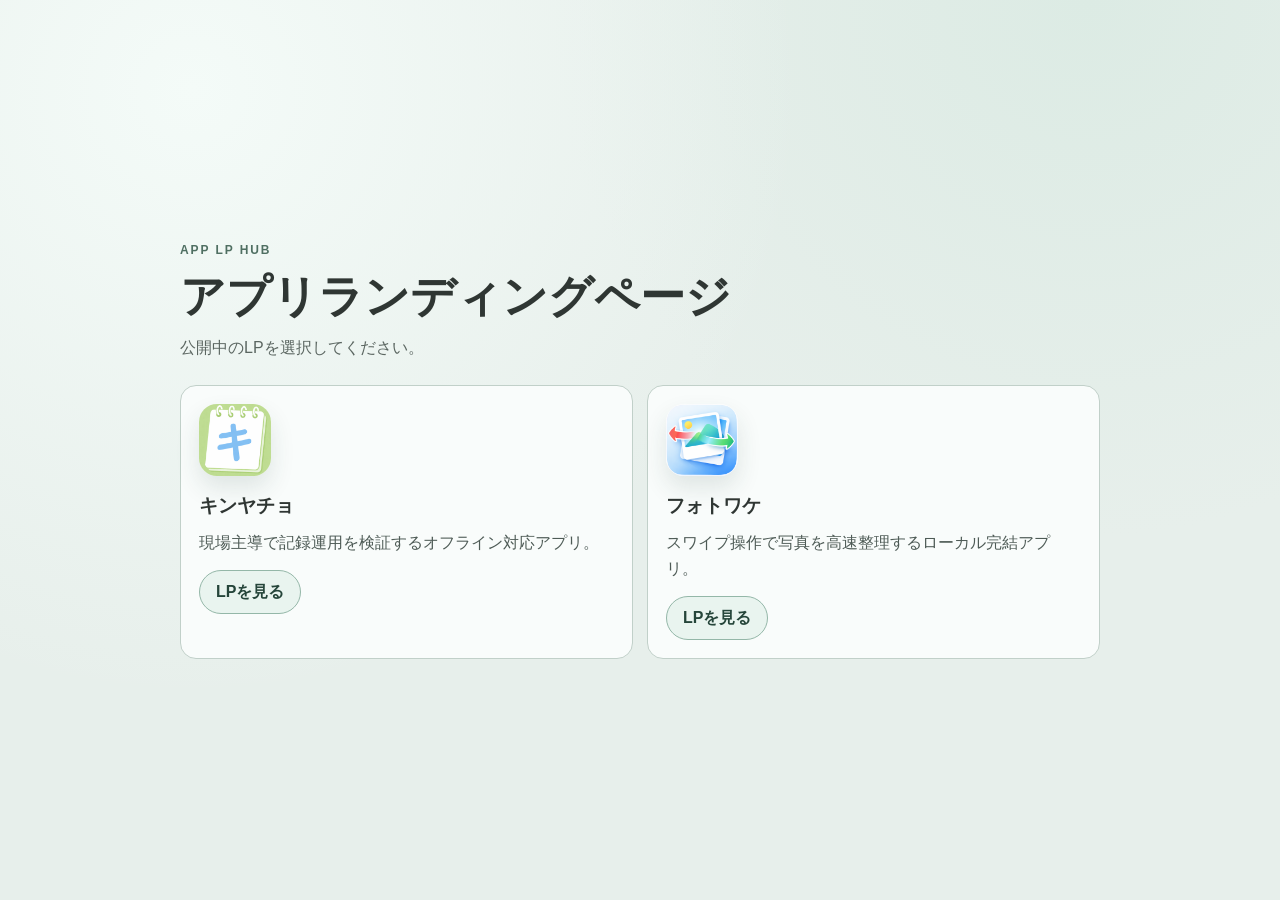
==== commit 43c5ba4c: "Update favicons and app hub cards" ====
--- a/index.html
+++ b/index.html
@@ -4,14 +4,15 @@
   <meta charset="utf-8">
   <meta name="viewport" content="width=device-width, initial-scale=1">
   <title>app-lp | アプリランディングページ</title>
-  <meta name="description" content="ASB ScreeningのアプリLP一覧ページです。kinyacho と photowake のLPへ移動できます。">
+  <meta name="description" content="ASB ScreeningのアプリLP一覧ページです。キンヤチョ と フォトワケ のLPへ移動できます。">
   <meta property="og:type" content="website">
   <meta property="og:title" content="app-lp | アプリランディングページ">
-  <meta property="og:description" content="kinyacho と photowake のLP一覧ページです。">
+  <meta property="og:description" content="キンヤチョ と フォトワケ のLP一覧ページです。">
   <meta property="og:url" content="https://lp.asb-screening.com/">
   <meta property="og:image" content="https://lp.asb-screening.com/assets/common/ogp/ogp.svg">
   <meta name="twitter:card" content="summary_large_image">
-  <link rel="icon" href="/favicon.svg" type="image/svg+xml">
+  <link rel="icon" type="image/png" sizes="32x32" href="/favicon-32x32.png">
+  <link rel="icon" type="image/png" sizes="16x16" href="/favicon-16x16.png">
   <link rel="icon" href="/favicon.ico">
   <link rel="apple-touch-icon" href="/apple-touch-icon.png">
   <link rel="manifest" href="/site.webmanifest">
@@ -27,13 +28,15 @@
 
       <div class="hub-grid" role="list" aria-label="LP一覧">
         <article class="hub-card" role="listitem">
-          <h2>kinyacho</h2>
+          <img class="hub-card__icon" src="/assets/hub/icons/kinyacho-icon.png" alt="キンヤチョのアプリアイコン">
+          <h2>キンヤチョ</h2>
           <p>現場主導で記録運用を検証するオフライン対応アプリ。</p>
           <a class="hub-button" href="/kinyacho">LPを見る</a>
         </article>
 
         <article class="hub-card" role="listitem">
-          <h2>photowake</h2>
+          <img class="hub-card__icon" src="/assets/hub/icons/photowake-icon.png" alt="フォトワケのアプリアイコン">
+          <h2>フォトワケ</h2>
           <p>スワイプ操作で写真を高速整理するローカル完結アプリ。</p>
           <a class="hub-button" href="/photowake">LPを見る</a>
         </article>
@@ -41,4 +44,4 @@
     </div>
   </main>
 </body>
-</html>+</html>
--- a/styles/hub.css
+++ b/styles/hub.css
@@ -41,8 +41,17 @@
   padding: 18px;
 }
 
+.hub-card__icon {
+  width: 72px;
+  height: 72px;
+  display: block;
+  border-radius: 18px;
+  box-shadow: 0 12px 24px rgba(37, 69, 58, 0.12);
+  object-fit: cover;
+}
+
 .hub-card h2 {
-  margin: 0;
+  margin: 14px 0 0;
   font-size: 1.2rem;
 }
 
@@ -70,4 +79,4 @@
   .hub-grid {
     grid-template-columns: repeat(2, minmax(0, 1fr));
   }
-}+}
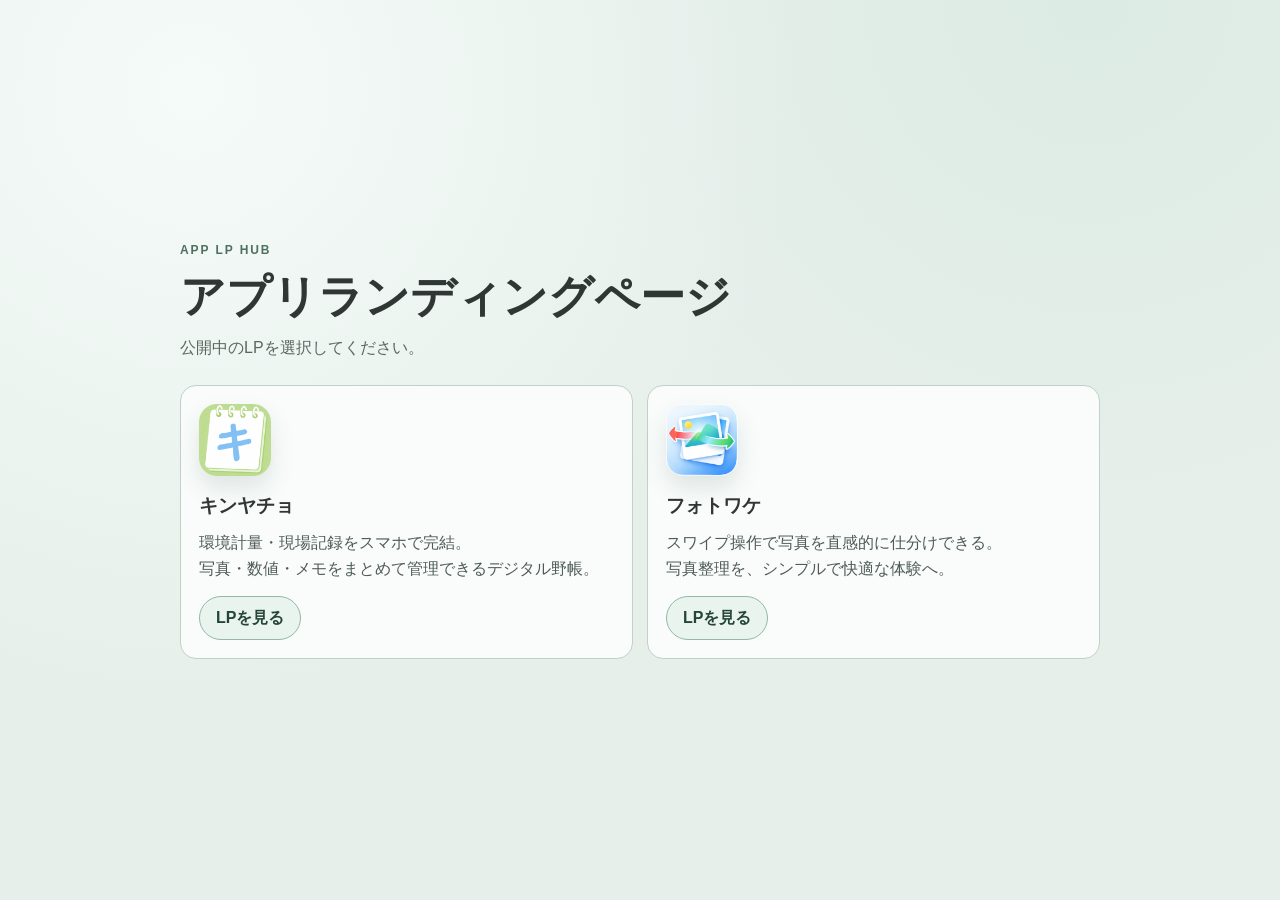
==== commit ea7507f0: "Update photowake LP and legal pages" ====
--- a/index.html
+++ b/index.html
@@ -30,14 +30,14 @@
         <article class="hub-card" role="listitem">
           <img class="hub-card__icon" src="/assets/hub/icons/kinyacho-icon.png" alt="キンヤチョのアプリアイコン">
           <h2>キンヤチョ</h2>
-          <p>現場主導で記録運用を検証するオフライン対応アプリ。</p>
+          <p>環境計量・現場記録をスマホで完結。<br>写真・数値・メモをまとめて管理できるデジタル野帳。</p>
           <a class="hub-button" href="/kinyacho">LPを見る</a>
         </article>
 
         <article class="hub-card" role="listitem">
           <img class="hub-card__icon" src="/assets/hub/icons/photowake-icon.png" alt="フォトワケのアプリアイコン">
           <h2>フォトワケ</h2>
-          <p>スワイプ操作で写真を高速整理するローカル完結アプリ。</p>
+          <p>スワイプ操作で写真を直感的に仕分けできる。<br>写真整理を、シンプルで快適な体験へ。</p>
           <a class="hub-button" href="/photowake">LPを見る</a>
         </article>
       </div>
